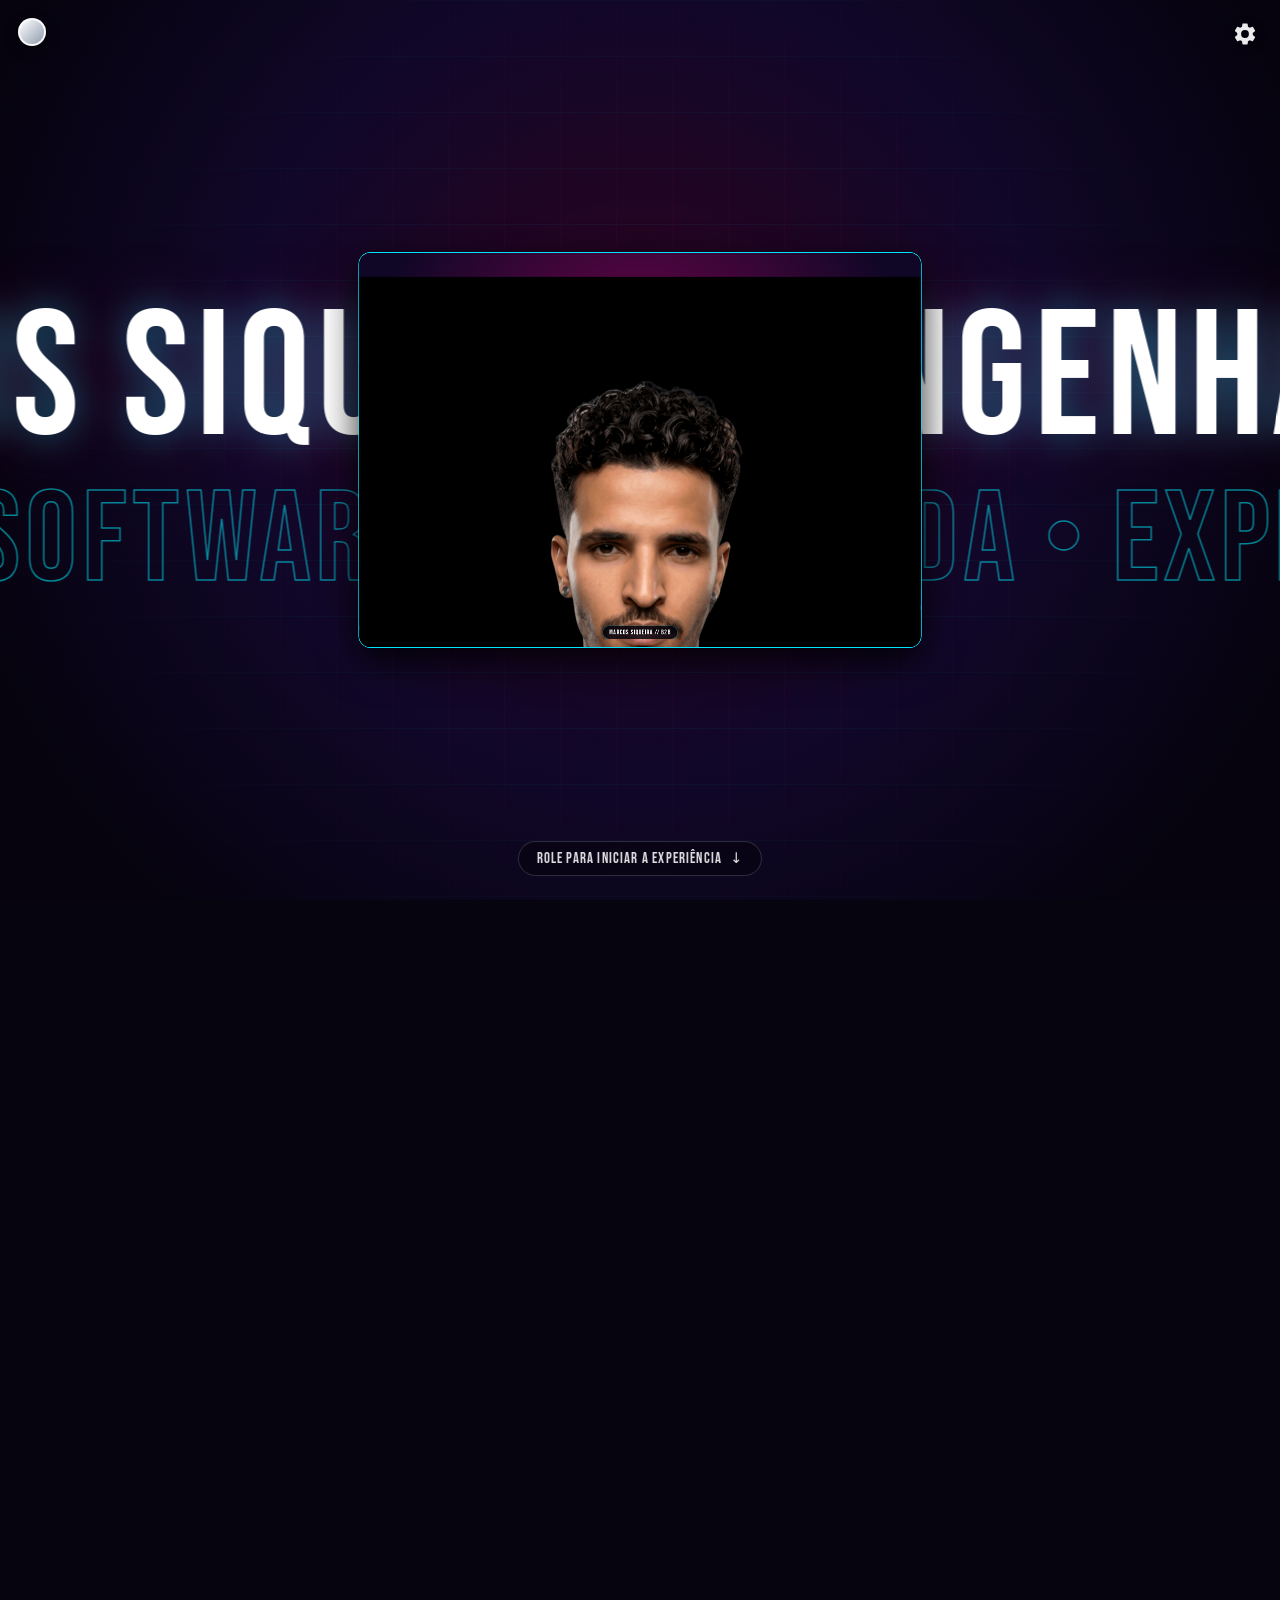
==== index.html @ 015250bf "auto: update from Antigravity chat (2026-11-27 13:13:50)" ====
<!DOCTYPE html>
<html lang="pt-BR" data-ranger-theme="silver">

<head>
  <meta charset="utf-8" />
  <meta name="viewport" content="width=device-width, initial-scale=1, minimum-scale=1, maximum-scale=5" />
  <title>Marcos Siqueira — Engenharia JS, Web Design 3D, Automações IA &amp; Tráfego B2B</title>
  <meta name="description"
    content="Vitrine B2B Interativa de Marcos Siqueira: Criação de Softwares em JavaScript, Web Design 3D, Automações com IA no WhatsApp e Gestão de Tráfego Pago." />
  <link rel="icon" type="image/png" href="assets/icons/ms-favicon.png?v=14" />
  <link rel="shortcut icon" type="image/png" href="assets/icons/ms-favicon.png?v=14" />
  <link rel="apple-touch-icon" href="assets/icons/ms-favicon.png?v=14" />
  <link rel="stylesheet" href="css/b2b-studio.css?v=72" />
  <script defer src="js/three-vendor.min.js?v=72"></script>
  <script defer src="js/liquid-motion.js?v=72"></script>
</head>

<body>
  <!-- 1. Loading Overlay -->
  <div class="liquid-loader" aria-live="polite">
    <div class="liquid-loader-inner">
      <div class="liquid-loader-title">MARCOS SIQUEIRA<span class="dot-accent">.</span></div>
      <div class="liquid-loader-bar-track" id="loader-progressbar" role="progressbar" aria-valuemin="0"
        aria-valuemax="100" aria-valuenow="0">
        <div class="liquid-loader-bar-fill" id="loader-bar-fill"></div>
      </div>
      <div class="liquid-loader-meta">
        <span class="liquid-loader-status" id="loader-status-text">Inicializando Palco 3D...</span>
        <span class="liquid-loader-percent" id="loader-percent">0%</span>
      </div>
    </div>
  </div>

  <!-- 2. Top-Left: Single Selected Color Circle + Popover Menu of Other Colors -->
  <aside class="color-circle-widget" id="color-circle-widget" aria-label="Trocar Cor do Tema">
    <button type="button" class="color-circle-trigger" id="color-circle-trigger" aria-expanded="false"
      aria-controls="color-circles-menu" title="Trocar cor"></button>
    <div class="color-circles-menu" id="color-circles-menu" hidden>
      <button type="button" class="color-circle-option is-current-color" data-ranger-select="silver"
        style="--ball-color:linear-gradient(135deg,#FFFFFF,#8E9BAE)" aria-label="Prata"></button>
      <button type="button" class="color-circle-option" data-ranger-select="red"
        style="--ball-color:#FF1E27" aria-label="Vermelho"></button>
      <button type="button" class="color-circle-option" data-ranger-select="blue"
        style="--ball-color:#0088FF" aria-label="Azul"></button>
      <button type="button" class="color-circle-option" data-ranger-select="green"
        style="--ball-color:#00E676" aria-label="Verde"></button>
      <button type="button" class="color-circle-option" data-ranger-select="yellow"
        style="--ball-color:#FFD000" aria-label="Amarelo"></button>
      <button type="button" class="color-circle-option" data-ranger-select="pink"
        style="--ball-color:#FF2A85" aria-label="Rosa"></button>
      <button type="button" class="color-circle-option" data-ranger-select="black"
        style="--ball-color:#11130E" aria-label="Preto"></button>
    </div>
  </aside>

  <!-- 3. Top-Right: Flat White Gear Icon (Fraco / Normal / Forte) -->
  <aside class="quality-gear-widget" id="quality-gear-widget" aria-label="Qualidade Gráfica">
    <button type="button" class="quality-gear-btn" id="quality-gear-btn" aria-expanded="false"
      aria-controls="quality-gear-panel" title="Qualidade">
      <svg class="quality-gear-svg" viewBox="0 0 24 24" width="26" height="26" fill="#FFFFFF" aria-hidden="true">
        <path d="M19.14 12.94c.04-.31.06-.63.06-.94 0-.31-.02-.63-.06-.94l2.03-1.58a.49.49 0 0 0 .12-.61l-1.92-3.32a.49.49 0 0 0-.59-.22l-2.39.96c-.5-.38-1.03-.7-1.62-.94l-.36-2.54a.484.484 0 0 0-.48-.41h-3.84c-.24 0-.43.17-.47.41l-.36 2.54c-.59.24-1.13.57-1.62.94l-2.39-.96a.49.49 0 0 0-.59.22L2.74 8.87c-.12.21-.08.47.12.61l2.03 1.58c-.04.31-.06.63-.06.94s.02.63.06.94l-2.03 1.58a.49.49 0 0 0-.12.61l1.92 3.32c.12.22.37.29.59.22l2.39-.96c.5.38 1.03.7 1.62.94l.36 2.54c.05.24.24.41.48.41h3.84c.24 0 .44-.17.47-.41l.36-2.54c.59-.24 1.13-.56 1.62-.94l2.39.96c.22.08.47 0 .59-.22l1.92-3.32c.12-.22.07-.47-.12-.61l-2.01-1.58zM12 15.6A3.6 3.6 0 1 1 12 8.4a3.6 3.6 0 0 1 0 7.2z"/>
      </svg>
    </button>
    <div class="quality-gear-panel" id="quality-gear-panel" hidden>
      <div class="quality-options-row" role="radiogroup" aria-label="Qualidade do Site">
        <button type="button" class="quality-option-btn" data-quality-tier="low" role="radio" aria-checked="false">Fraco</button>
        <button type="button" class="quality-option-btn" data-quality-tier="medium" role="radio" aria-checked="false">Normal</button>
        <button type="button" class="quality-option-btn" data-quality-tier="high" role="radio" aria-checked="false">Forte</button>
      </div>
    </div>
  </aside>

  <!-- =====================================================================
       MASTER SCROLLYTELLING STAGE (CENA 1 -> CENA 2)
  ====================================================================== -->
  <main class="scrollytelling-master-track" id="scrollytelling-track">
    <div class="scrollytelling-sticky-stage" id="scrollytelling-stage">

      <!-- Layer 0: Deep Ambient Stage Backdrop (Stays when framed photo fades out) -->
      <div class="stage-ambient-bg" aria-hidden="true">
        <div class="stage-ambient-grid"></div>
      </div>

      <!-- =================================================================
           CENA 1 (Camada de Trás, z-index: 10): Letreiro HTML Horizontal
           passando da DIREITA para a ESQUERDA ATRÁS da moldura pequena!
      ================================================================== -->
      <div class="scene1-behind-marquee" id="scene1-behind-marquee" aria-hidden="true">
        <div class="marquee-track-line" id="marquee-line-primary">
          MARCOS SIQUEIRA <span class="marquee-accent">•</span> ENGENHARIA JS <span class="marquee-accent">•</span> WEB DESIGN 3D <span class="marquee-accent">•</span> AUTOMAÇÕES IA <span class="marquee-accent">•</span> TRÁFEGO PAGO B2B
        </div>
        <div class="marquee-track-line marquee-track-line--outline" id="marquee-line-secondary">
          SOFTWARES SOB MEDIDA • EXPERIÊNCIAS AWWWARDS • ATENDIMENTO IA 24H • ESCALA COMERCIAL
        </div>
      </div>

      <!-- =================================================================
           CENA 1 (Camada da Frente, z-index: 20): Moldura Lando Norris
           Encolhe no scroll, troca para a foto no centro e some suavemente no fim do letreiro!
      ================================================================== -->
      <div class="hero-frame-card" id="hero-frame-card">
        <div data-gl="head" class="gl-canvas" aria-hidden="true"></div>
        <div class="gl-wrap" aria-hidden="true">
          <canvas class="gl"></canvas>
        </div>

        <!-- Foto em destaque que aparece suavemente quando a moldura fecha no centro -->
        <div class="framed-portrait-photo" id="framed-portrait-photo" aria-hidden="true">
          <img src="assets/gl/textures/head/webp/user-diffuse.png" alt="Marcos Siqueira" class="framed-photo-img" />
          <span class="framed-photo-badge">MARCOS SIQUEIRA // B2B</span>
        </div>
      </div>

      <div class="hero-scroll-cue" id="hero-scroll-cue" aria-hidden="true">
        <span>ROLE PARA INICIAR A EXPERIÊNCIA</span>
        <span>↓</span>
      </div>

      <!-- =================================================================
           CENA 2 (z-index: 30): Letreiro HTML se escrevendo acima +
           Setas Vetoriais Animadas + 4 Janelas Abrindo com o Trabalho!
      ================================================================== -->
      <section class="scene2-stage-layer" id="scene2-stage-layer" aria-label="Vitrine de Trabalhos e Contato">

        <!-- Letreiro em HTML que vai se escrevendo acima no scroll -->
        <header class="scene2-top-header">
          <span class="scene2-eyebrow">ENGENHARIA DIGITAL &amp; PROSPECÇÃO B2B</span>
          <h1 class="scene2-typewriter-heading">
            <span id="scene2-typewriter-text" data-full-text="SOLUÇÕES QUE AUTOMATIZAM E ESCALAM SUA EMPRESA"></span><span class="scene2-caret" aria-hidden="true"></span>
          </h1>
        </header>

        <!-- Setas Vetoriais Animadas que saem do topo e abrem as 4 janelas -->
        <svg class="scene2-arrows-svg" viewBox="0 0 1000 600" preserveAspectRatio="none" aria-hidden="true">
          <defs>
            <marker id="scene2ArrowHead" markerWidth="8" markerHeight="8" refX="6" refY="4" orient="auto">
              <path d="M0,0 L8,4 L0,8 Z" fill="#00F0FF" />
            </marker>
          </defs>
          <!-- Seta 1 -> Janela Superior Esquerda -->
          <path class="scene2-arrow-path" id="arrow-path-0" pathLength="1"
            d="M 460 88 C 360 95, 290 120, 260 158" marker-end="url(#scene2ArrowHead)" />
          <!-- Seta 2 -> Janela Superior Direita -->
          <path class="scene2-arrow-path" id="arrow-path-1" pathLength="1"
            d="M 540 88 C 640 95, 710 120, 740 158" marker-end="url(#scene2ArrowHead)" />
          <!-- Seta 3 -> Janela Inferior Esquerda -->
          <path class="scene2-arrow-path" id="arrow-path-2" pathLength="1"
            d="M 480 94 C 440 210, 340 295, 260 355" marker-end="url(#scene2ArrowHead)" />
          <!-- Seta 4 -> Janela Inferior Direita -->
          <path class="scene2-arrow-path" id="arrow-path-3" pathLength="1"
            d="M 520 94 C 560 210, 660 295, 740 355" marker-end="url(#scene2ArrowHead)" />
        </svg>

        <!-- 4 Janelas que se abrem mostrando o trabalho -->
        <div class="scene2-windows-grid">

          <!-- Janela 01 -->
          <article class="work-window" id="work-window-0" data-ranger-preview="blue">
            <div class="window-titlebar">
              <div class="window-dots"><span></span><span></span><span></span></div>
              <span class="window-code">01 // SOFTWARES_JS.APP</span>
              <span class="window-badge">SaaS · ERPs · IA</span>
            </div>
            <div class="window-body">
              <div>
                <h3>Criação de Softwares &amp; Sistemas JS</h3>
                <p>Painéis financeiros, CRMs sob medida e sistemas que leem notas fiscais e PDFs sozinhos com IA em menos de 1 segundo.</p>
              </div>
              <div class="window-preview-strip">
                <span>Leitura IA de Nota Fiscal.pdf</span>
                <strong>✓ Extraído em 0,7s</strong>
              </div>
              <button type="button" class="window-wa-btn" data-wa-direct="Olá Marcos Siqueira! Vi sua vitrine interativa e quero conversar sobre um *Software / Sistema em JS* para minha empresa.">
                <span>Orçar Sistema no WhatsApp</span>
                <span aria-hidden="true">↗</span>
              </button>
            </div>
          </article>

          <!-- Janela 02 -->
          <article class="work-window" id="work-window-1" data-ranger-preview="red">
            <div class="window-titlebar">
              <div class="window-dots"><span></span><span></span><span></span></div>
              <span class="window-code">02 // WEB_DESIGN_3D.GL</span>
              <span class="window-badge">Padrão Awwwards</span>
            </div>
            <div class="window-body">
              <div>
                <h3>Web Design 3D &amp; Landing Pages B2B</h3>
                <p>Páginas interativas de alto impacto (como esta animação) otimizadas para qualquer celular ou PC, feitas para converter decisores.</p>
              </div>
              <div class="window-preview-strip">
                <span>Performance WebGL Adaptativa</span>
                <strong>60–120Hz Fluido</strong>
              </div>
              <button type="button" class="window-wa-btn" data-wa-direct="Olá Marcos Siqueira! Vi sua vitrine interativa e quero criar um *Site 3D / Landing Page de Alta Conversão* para minha empresa.">
                <span>Orçar Site no WhatsApp</span>
                <span aria-hidden="true">↗</span>
              </button>
            </div>
          </article>

          <!-- Janela 03 -->
          <article class="work-window" id="work-window-2" data-ranger-preview="green">
            <div class="window-titlebar">
              <div class="window-dots"><span></span><span></span><span></span></div>
              <span class="window-code">03 // AUTOMACAO_IA.N8N</span>
              <span class="window-badge">WhatsApp 24/7</span>
            </div>
            <div class="window-body">
              <div>
                <h3>Automações com IA &amp; SDR no WhatsApp</h3>
                <p>Robôs inteligentes que atendem seus leads em 2 segundos, tiram dúvidas, agendam reuniões e atualizam seu CRM automaticamente.</p>
              </div>
              <div class="window-preview-strip">
                <span>Agente SDR IA no WhatsApp</span>
                <strong>✓ Reunião Agendada (1,2s)</strong>
              </div>
              <button type="button" class="window-wa-btn" data-wa-direct="Olá Marcos Siqueira! Vi sua vitrine interativa e quero implantar *Automações com IA no WhatsApp* na minha operação.">
                <span>Orçar Automação no WhatsApp</span>
                <span aria-hidden="true">↗</span>
              </button>
            </div>
          </article>

          <!-- Janela 04 -->
          <article class="work-window" id="work-window-3" data-ranger-preview="yellow">
            <div class="window-titlebar">
              <div class="window-dots"><span></span><span></span><span></span></div>
              <span class="window-code">04 // TRAFEGO_B2B.ADS</span>
              <span class="window-badge">Meta &amp; Google Ads</span>
            </div>
            <div class="window-body">
              <div>
                <h3>Gestão de Tráfego Pago &amp; Escala B2B</h3>
                <p>Anúncios estratégicos com rastreamento avançado levando clientes qualificados todos os dias direto para o seu funil automatizado.</p>
              </div>
              <div class="window-preview-strip">
                <span>Tráfego + Site Rápido + IA 24h</span>
                <strong>+60% Leads Qualificados</strong>
              </div>
              <button type="button" class="window-wa-btn" data-wa-direct="Olá Marcos Siqueira! Vi sua vitrine interativa e quero escalar minhas vendas com *Gestão de Tráfego Pago B2B*.">
                <span>Orçar Tráfego no WhatsApp</span>
                <span aria-hidden="true">↗</span>
              </button>
            </div>
          </article>

        </div>

        <!-- Botão Principal Direto para o WhatsApp -->
        <div class="scene2-bottom-bar" id="scene2-bottom-bar">
          <a href="#whatsapp" class="btn-wa-primary" data-wa-direct="Olá Marcos Siqueira! Vi sua apresentação interativa e quero conversar sobre um projeto para minha empresa.">
            <span class="live-pulse-dot" aria-hidden="true"></span>
            <span>Falar com Marcos no WhatsApp Agora</span>
            <span aria-hidden="true">↗</span>
          </a>
        </div>

      </section>

    </div>
  </main>
</body>

</html>
---- css/b2b-studio.css ----
@import url("https://fonts.googleapis.com/css2?family=Bebas+Neue&family=Inter:wght@400;500;600;700&display=swap");

@font-face {
  font-family: "Mona Sans Variable";
  src: url("../assets/fonts/MonaSans-VariableFont_wdth,wght.woff2") format("woff2");
  font-weight: 200 900;
  font-style: normal;
  font-display: swap;
}

:root {
  --font-display: "Bebas Neue", system-ui, sans-serif;
  --font-sans: "Mona Sans Variable", "Inter", system-ui, -apple-system, sans-serif;

  --bg-obsidian: #06040E;
  --bg-card: rgba(16, 11, 32, 0.86);
  --bg-card-hover: rgba(24, 17, 46, 0.94);

  --accent: #00F0FF;
  --accent-magenta: #FF007A;
  --wa-emerald: #00F59B;

  --text-primary: #F8FAFC;
  --text-secondary: #C4B5FD;
  --text-muted: #8B7AA8;

  --border-hairline: rgba(255, 255, 255, 0.12);
  --ease-out: cubic-bezier(0.22, 1, 0.36, 1);
}

*,
*::before,
*::after {
  box-sizing: border-box;
  margin: 0;
  padding: 0;
}

html {
  background: var(--bg-obsidian);
  color: var(--text-primary);
  font-family: var(--font-sans);
  -webkit-font-smoothing: antialiased;
}

body {
  width: 100%;
  min-height: 100vh;
  background: var(--bg-obsidian);
  color: var(--text-primary);
  overflow-x: hidden;
}

.dot-accent,
.text-accent {
  color: var(--accent);
}

/* =========================================================================
   1. Loading Screen
   ========================================================================= */
.liquid-loader {
  position: fixed;
  inset: 0;
  z-index: 200;
  display: flex;
  align-items: center;
  justify-content: center;
  padding: 1.5rem;
  background: radial-gradient(circle at 50% 40%, #140B2E 0%, #06040E 75%);
  transition: opacity 0.5s var(--ease-out), visibility 0.5s var(--ease-out);
}

.liquid-loader.is-loaded {
  opacity: 0;
  visibility: hidden;
  pointer-events: none;
}

.liquid-loader-inner {
  width: min(360px, 100%);
  display: flex;
  flex-direction: column;
  align-items: center;
  gap: 0.85rem;
}

.liquid-loader-title {
  font-family: var(--font-display);
  font-size: clamp(2.4rem, 5vw, 3.8rem);
  letter-spacing: 0.06em;
  line-height: 1;
  color: #FFFFFF;
}

.liquid-loader-bar-track {
  width: 100%;
  height: 6px;
  border-radius: 999px;
  background: rgba(255, 255, 255, 0.08);
  overflow: hidden;
}

.liquid-loader-bar-fill {
  width: 0%;
  height: 100%;
  border-radius: 999px;
  background: linear-gradient(90deg, var(--accent), var(--wa-emerald));
  box-shadow: 0 0 14px var(--accent);
  transition: width 0.25s var(--ease-out);
}

.liquid-loader-meta {
  width: 100%;
  display: flex;
  justify-content: space-between;
  align-items: center;
  font-size: 0.72rem;
  letter-spacing: 0.1em;
  text-transform: uppercase;
  color: var(--text-muted);
}

.liquid-loader-percent {
  font-family: var(--font-display);
  font-size: 1.1rem;
  color: var(--accent);
}

/* =========================================================================
   2. Minimal Corner Controls (Left: Single Color Circle | Right: White Gear)
   ========================================================================= */
.color-circle-widget {
  position: fixed;
  top: 1.1rem;
  left: 1.15rem;
  z-index: 120;
  display: flex;
  flex-direction: column;
  align-items: center;
  gap: 0.55rem;
}

.color-circle-trigger {
  width: 28px;
  height: 28px;
  border-radius: 50%;
  background: var(--active-circle-bg, linear-gradient(135deg, #FFFFFF, #8E9BAE));
  border: 2px solid rgba(255, 255, 255, 0.92);
  box-shadow: 0 4px 12px rgba(0, 0, 0, 0.6);
  cursor: pointer;
  transition: transform 0.22s var(--ease-out);
}

.color-circle-trigger:hover,
.color-circle-trigger[aria-expanded="true"] {
  transform: scale(1.14);
}

.color-circles-menu {
  display: flex;
  flex-direction: column;
  align-items: center;
  gap: 0.5rem;
}

.color-circles-menu[hidden] {
  display: none !important;
}

.color-circle-option {
  width: 25px;
  height: 25px;
  border-radius: 50%;
  background: var(--ball-color);
  border: 2px solid rgba(255, 255, 255, 0.78);
  box-shadow: 0 3px 10px rgba(0, 0, 0, 0.55);
  cursor: pointer;
  transition: transform 0.18s var(--ease-out);
}

.color-circle-option:hover {
  transform: scale(1.18);
  border-color: #FFFFFF;
}

.color-circle-option.is-current-color {
  display: none !important;
}

.quality-gear-widget {
  position: fixed;
  top: 1.1rem;
  right: 1.15rem;
  z-index: 120;
  display: flex;
  flex-direction: column;
  align-items: flex-end;
}

.quality-gear-btn {
  display: inline-flex;
  align-items: center;
  justify-content: center;
  padding: 0.2rem;
  background: transparent;
  border: none;
  color: #FFFFFF;
  cursor: pointer;
  opacity: 0.92;
  transition: transform 0.35s var(--ease-out), opacity 0.2s ease;
}

.quality-gear-btn:hover,
.quality-gear-btn[aria-expanded="true"] {
  opacity: 1;
  transform: rotate(90deg) scale(1.08);
}

.quality-gear-svg {
  width: 26px;
  height: 26px;
  fill: #FFFFFF;
  filter: drop-shadow(0 2px 6px rgba(0, 0, 0, 0.65));
}

.quality-gear-panel {
  margin-top: 0.5rem;
  padding: 0.45rem;
  border-radius: 12px;
  background: rgba(10, 6, 24, 0.94);
  backdrop-filter: blur(12px);
  -webkit-backdrop-filter: blur(12px);
  border: 1px solid rgba(255, 255, 255, 0.15);
  box-shadow: 0 14px 32px rgba(0, 0, 0, 0.75);
}

.quality-gear-panel[hidden] {
  display: none !important;
}

.quality-options-row {
  display: grid;
  grid-template-columns: repeat(3, 1fr);
  gap: 0.35rem;
}

.quality-option-btn {
  padding: 0.4rem 0.7rem;
  border-radius: 8px;
  background: rgba(255, 255, 255, 0.06);
  border: 1px solid rgba(255, 255, 255, 0.12);
  color: rgba(255, 255, 255, 0.82);
  font-family: var(--font-display);
  font-size: 0.95rem;
  letter-spacing: 0.05em;
  text-transform: uppercase;
  cursor: pointer;
  transition: all 0.18s ease;
}

.quality-option-btn:hover {
  background: rgba(255, 255, 255, 0.15);
  color: #FFFFFF;
}

.quality-option-btn.is-active {
  background: #FFFFFF;
  border-color: #FFFFFF;
  color: #06040E;
  font-weight: 700;
}

/* =========================================================================
   3. Master Scrollytelling Track (Cena 1 + Cena 2 inside 1 Sticky Viewport)
   ========================================================================= */
.scrollytelling-master-track {
  position: relative;
  width: 100%;
  height: 460vh;
}

.scrollytelling-sticky-stage {
  position: sticky;
  top: 0;
  width: 100%;
  height: 100vh;
  height: 100dvh;
  overflow: hidden;
  display: flex;
  align-items: center;
  justify-content: center;
}

/* Deep Ambient Stage Background (Remains visible when the framed photo fades out!) */
.stage-ambient-bg {
  position: absolute;
  inset: 0;
  z-index: 1;
  background:
    radial-gradient(circle at 50% 42%, rgba(255, 0, 122, 0.16) 0%, rgba(18, 8, 44, 0.92) 48%, #06030F 85%);
  overflow: hidden;
}

.stage-ambient-grid {
  position: absolute;
  inset: 0;
  background-image:
    linear-gradient(rgba(0, 240, 255, 0.05) 1px, transparent 1px),
    linear-gradient(90deg, rgba(255, 0, 122, 0.05) 1px, transparent 1px);
  background-size: 56px 56px;
  mask-image: radial-gradient(circle at 50% 50%, black 30%, transparent 85%);
  -webkit-mask-image: radial-gradient(circle at 50% 50%, black 30%, transparent 85%);
}

/* =========================================================================
   4. CENA 1: Horizontal HTML Marquee Passing BEHIND the Small Frame (z-index: 10)
   ========================================================================= */
.scene1-behind-marquee {
  position: absolute;
  inset: 0;
  z-index: 10;
  display: flex;
  flex-direction: column;
  justify-content: center;
  pointer-events: none;
  opacity: 0;
  will-change: opacity;
}

.marquee-track-line {
  white-space: nowrap;
  font-family: var(--font-display);
  font-size: clamp(4.8rem, 14vw, 13.5rem);
  line-height: 0.92;
  letter-spacing: 0.04em;
  text-transform: uppercase;
  color: #FFFFFF;
  text-shadow:
    0 0 36px rgba(0, 240, 255, 0.35),
    0 0 70px rgba(255, 0, 122, 0.25);
  will-change: transform;
  transform: translate3d(100vw, 0, 0);
}

.marquee-track-line--outline {
  color: transparent;
  -webkit-text-stroke: 1.5px rgba(0, 240, 255, 0.55);
  text-shadow: none;
  font-size: clamp(3.4rem, 10vw, 9.5rem);
  margin-top: 0.15em;
}

.marquee-accent {
  color: var(--accent);
  -webkit-text-stroke: 0;
}

/* =========================================================================
   5. CENA 1: Lando Norris Shrinkable Frame Card (z-index: 20 — IN FRONT of Marquee)
   ========================================================================= */
.hero-frame-card {
  position: relative;
  z-index: 20;
  width: 100%;
  height: 100%;
  overflow: hidden;
  background: #080414;
  border: 0px solid var(--accent);
  border-radius: 0px;
  box-shadow: 0 30px 90px rgba(0, 0, 0, 0.85);
  transform-origin: center center;
  will-change: transform, opacity, border-radius;
}

.gl-canvas,
.gl-wrap {
  position: absolute;
  inset: 0;
  width: 100%;
  height: 100%;
}

canvas.gl {
  display: block;
  width: 100%;
  height: 100%;
}

/* Photo Layer inside the Lando Norris Frame (Crossfades in as the frame shrinks!) */
.framed-portrait-photo {
  position: absolute;
  inset: 0;
  z-index: 5;
  opacity: 0;
  pointer-events: none;
  background:
    radial-gradient(circle at 50% 35%, rgba(255, 0, 122, 0.42) 0%, rgba(16, 7, 38, 0.96) 72%),
    linear-gradient(180deg, #160832 0%, #080316 100%);
  display: flex;
  align-items: flex-end;
  justify-content: center;
  overflow: hidden;
  will-change: opacity, transform;
}

.framed-portrait-photo::before {
  content: "";
  position: absolute;
  width: 72%;
  aspect-ratio: 1 / 1;
  top: 14%;
  left: 50%;
  transform: translateX(-50%);
  border-radius: 50%;
  background: linear-gradient(180deg, #FF007A 0%, #7B1FA2 65%, transparent 100%);
  filter: blur(2px);
  opacity: 0.85;
}

.framed-photo-img {
  position: relative;
  z-index: 2;
  width: 100%;
  height: 94%;
  object-fit: cover;
  object-position: center top;
  filter: contrast(1.08) saturate(1.1);
}

.framed-photo-badge {
  position: absolute;
  bottom: 1.1rem;
  left: 50%;
  transform: translateX(-50%);
  z-index: 4;
  padding: 0.32rem 0.9rem;
  border-radius: 999px;
  background: rgba(6, 4, 14, 0.85);
  border: 1px solid rgba(0, 240, 255, 0.45);
  font-family: var(--font-display);
  font-size: 0.95rem;
  letter-spacing: 0.08em;
  color: #FFFFFF;
  white-space: nowrap;
}

/* Minimal Scroll Prompt at scrollY = 0 */
.hero-scroll-cue {
  position: absolute;
  bottom: 1.5rem;
  left: 50%;
  transform: translateX(-50%);
  z-index: 25;
  display: inline-flex;
  align-items: center;
  gap: 0.5rem;
  padding: 0.48rem 1.1rem;
  border-radius: 999px;
  background: rgba(8, 5, 20, 0.78);
  backdrop-filter: blur(10px);
  -webkit-backdrop-filter: blur(10px);
  border: 1px solid rgba(255, 255, 255, 0.16);
  font-family: var(--font-display);
  font-size: 0.92rem;
  letter-spacing: 0.08em;
  color: rgba(255, 255, 255, 0.88);
  pointer-events: none;
  transition: opacity 0.3s ease, transform 0.3s ease;
}

.hero-scroll-cue.is-hidden {
  opacity: 0;
  transform: translate(-50%, 10px);
}

/* =========================================================================
   6. CENA 2: Top HTML Typewriter + Animated SVG Arrows + Opening Work Windows
   ========================================================================= */
.scene2-stage-layer {
  position: absolute;
  inset: 0;
  z-index: 30;
  pointer-events: none;
  display: flex;
  flex-direction: column;
  justify-content: space-between;
  padding: clamp(3.4rem, 5.5vh, 4.8rem) clamp(1rem, 3.5vw, 3.5rem) clamp(1.1rem, 2.5vh, 2rem);
  opacity: 0;
  will-change: opacity;
}

.scene2-stage-layer.is-interactive {
  pointer-events: auto;
}

/* Top Typewriter Banner */
.scene2-top-header {
  position: relative;
  z-index: 35;
  text-align: center;
  max-width: 860px;
  margin: 0 auto;
}

.scene2-eyebrow {
  display: inline-block;
  font-size: 0.7rem;
  font-weight: 700;
  letter-spacing: 0.16em;
  text-transform: uppercase;
  color: var(--accent);
  padding: 0.22rem 0.75rem;
  border-radius: 999px;
  background: rgba(0, 240, 255, 0.1);
  border: 1px solid rgba(0, 240, 255, 0.32);
  margin-bottom: 0.45rem;
}

.scene2-typewriter-heading {
  font-family: var(--font-display);
  font-size: clamp(1.85rem, 3.8vw, 3.2rem);
  font-weight: 400;
  line-height: 1.02;
  letter-spacing: 0.04em;
  color: #FFFFFF;
  min-height: 1.1em;
}

.scene2-caret {
  display: inline-block;
  width: 3px;
  height: 0.85em;
  background: var(--accent);
  margin-left: 4px;
  vertical-align: -0.08em;
  box-shadow: 0 0 10px var(--accent);
  animation: caretBlink 0.9s infinite;
}

@keyframes caretBlink {
  0%, 100% { opacity: 1; }
  50% { opacity: 0; }
}

/* Animated Vector Arrows SVG Connecting Header to the 4 Work Windows */
.scene2-arrows-svg {
  position: absolute;
  inset: 0;
  width: 100%;
  height: 100%;
  z-index: 31;
  pointer-events: none;
}

.scene2-arrow-path {
  fill: none;
  stroke: var(--accent);
  stroke-width: 2;
  stroke-linecap: round;
  filter: drop-shadow(0 0 8px rgba(0, 240, 255, 0.55));
  stroke-dasharray: 1;
  stroke-dashoffset: 1;
}

.scene2-arrow-head {
  fill: var(--accent);
  opacity: 0;
  transition: opacity 0.2s ease;
}

/* 4 Work Windows Grid */
.scene2-windows-grid {
  position: relative;
  z-index: 35;
  width: min(1160px, 100%);
  margin: auto;
  display: grid;
  grid-template-columns: repeat(2, minmax(0, 1fr));
  gap: clamp(0.65rem, 1.5vw, 1.15rem);
}

.work-window {
  border-radius: 16px;
  background: rgba(13, 9, 28, 0.88);
  backdrop-filter: blur(16px);
  -webkit-backdrop-filter: blur(16px);
  border: 1px solid rgba(0, 240, 255, 0.28);
  box-shadow:
    0 18px 45px rgba(0, 0, 0, 0.72),
    inset 0 1px 0 rgba(255, 255, 255, 0.14);
  overflow: hidden;
  display: flex;
  flex-direction: column;
  transform-origin: top center;
  will-change: transform, opacity;
  opacity: 0;
  transform: translate3d(0, 18px, 0) scaleY(0.15) scaleX(0.92);
  transition: border-color 0.25s ease, box-shadow 0.25s ease;
}

.work-window:hover {
  border-color: var(--accent);
  box-shadow:
    0 22px 52px rgba(0, 0, 0, 0.85),
    0 0 22px rgba(0, 240, 255, 0.2);
}

.window-titlebar {
  display: flex;
  align-items: center;
  justify-content: space-between;
  gap: 0.5rem;
  padding: 0.5rem 0.85rem;
  background: rgba(255, 255, 255, 0.04);
  border-bottom: 1px solid rgba(255, 255, 255, 0.08);
}

.window-dots {
  display: flex;
  align-items: center;
  gap: 5px;
}

.window-dots span {
  width: 8px;
  height: 8px;
  border-radius: 50%;
}

.window-dots span:nth-child(1) { background: #FF2E93; }
.window-dots span:nth-child(2) { background: #FFD000; }
.window-dots span:nth-child(3) { background: #00F59B; }

.window-code {
  font-family: var(--font-display);
  font-size: 0.82rem;
  letter-spacing: 0.08em;
  color: rgba(255, 255, 255, 0.75);
}

.window-badge {
  font-size: 0.62rem;
  font-weight: 700;
  text-transform: uppercase;
  letter-spacing: 0.06em;
  padding: 0.12rem 0.48rem;
  border-radius: 999px;
  background: rgba(0, 240, 255, 0.14);
  color: var(--accent);
}

.window-body {
  padding: clamp(0.75rem, 1.5vw, 1.15rem);
  display: flex;
  flex-direction: column;
  justify-content: space-between;
  gap: 0.6rem;
  flex: 1;
}

.window-body h3 {
  font-family: var(--font-display);
  font-size: clamp(1.2rem, 1.8vw, 1.5rem);
  font-weight: 400;
  letter-spacing: 0.03em;
  color: #FFFFFF;
  line-height: 1.05;
}

.window-body p {
  font-size: clamp(0.74rem, 0.95vw, 0.84rem);
  line-height: 1.42;
  color: var(--text-secondary);
}

.window-preview-strip {
  padding: 0.48rem 0.68rem;
  border-radius: 9px;
  background: rgba(5, 3, 14, 0.68);
  border: 1px solid rgba(255, 255, 255, 0.07);
  display: flex;
  align-items: center;
  justify-content: space-between;
  gap: 0.5rem;
  font-size: 0.72rem;
  color: rgba(255, 255, 255, 0.85);
}

.window-preview-strip strong {
  color: var(--wa-emerald);
  font-weight: 700;
}

.window-wa-btn {
  align-self: flex-start;
  display: inline-flex;
  align-items: center;
  gap: 0.4rem;
  padding: 0.38rem 0.82rem;
  border-radius: 999px;
  background: rgba(0, 245, 155, 0.14);
  border: 1px solid rgba(0, 245, 155, 0.4);
  color: var(--wa-emerald);
  font-family: var(--font-display);
  font-size: 0.84rem;
  letter-spacing: 0.06em;
  text-transform: uppercase;
  cursor: pointer;
  transition: all 0.2s ease;
}

.window-wa-btn:hover {
  background: var(--wa-emerald);
  color: #040810;
  border-color: #FFFFFF;
}

/* Scene 2 Bottom Direct WhatsApp Bar */
.scene2-bottom-bar {
  position: relative;
  z-index: 35;
  display: flex;
  align-items: center;
  justify-content: center;
  gap: 0.85rem;
  opacity: 0;
  transform: translate3d(0, 14px, 0);
  will-change: transform, opacity;
}

.btn-wa-primary {
  display: inline-flex;
  align-items: center;
  justify-content: center;
  gap: 0.55rem;
  padding: 0.68rem 1.45rem;
  border-radius: 999px;
  background: linear-gradient(135deg, #00F59B 0%, #00E5FF 100%);
  color: #040810;
  font-family: var(--font-display);
  font-size: 1.06rem;
  font-weight: 700;
  letter-spacing: 0.06em;
  text-transform: uppercase;
  text-decoration: none;
  border: 1px solid rgba(255, 255, 255, 0.55);
  box-shadow: 0 10px 28px rgba(0, 245, 155, 0.35);
  cursor: pointer;
  transition: transform 0.2s var(--ease-out), box-shadow 0.2s ease;
}

.btn-wa-primary:hover {
  transform: translateY(-2px) scale(1.02);
  box-shadow: 0 14px 36px rgba(0, 245, 155, 0.5);
}

.live-pulse-dot {
  width: 8px;
  height: 8px;
  border-radius: 50%;
  background: #040810;
  box-shadow: 0 0 0 3px rgba(4, 8, 16, 0.22);
  flex-shrink: 0;
}

/* =========================================================================
   7. Responsive Rules for Mobile & Tablet (Cena 1 & Cena 2 fit 100% cleanly!)
   ========================================================================= */
@media (max-width: 768px) {
  .color-circle-widget {
    top: 0.75rem;
    left: 0.75rem;
  }

  .quality-gear-widget {
    top: 0.75rem;
    right: 0.75rem;
  }

  .scene2-stage-layer {
    padding: 2.9rem 0.65rem 0.75rem;
  }

  .scene2-eyebrow {
    font-size: 0.6rem;
    padding: 0.16rem 0.55rem;
    margin-bottom: 0.25rem;
  }

  .scene2-typewriter-heading {
    font-size: clamp(1.35rem, 5.5vw, 1.85rem);
  }

  .scene2-windows-grid {
    grid-template-columns: repeat(2, minmax(0, 1fr));
    gap: 0.45rem;
  }

  .window-titlebar {
    padding: 0.34rem 0.55rem;
  }

  .window-dots span {
    width: 6px;
    height: 6px;
  }

  .window-code {
    font-size: 0.68rem;
  }

  .window-badge {
    display: none;
  }

  .window-body {
    padding: 0.55rem;
    gap: 0.35rem;
  }

  .window-body h3 {
    font-size: 1.02rem;
  }

  .window-body p {
    font-size: 0.68rem;
    line-height: 1.3;
    display: -webkit-box;
    -webkit-line-clamp: 3;
    -webkit-box-orient: vertical;
    overflow: hidden;
  }

  .window-preview-strip {
    padding: 0.3rem 0.45rem;
    font-size: 0.62rem;
  }

  .window-wa-btn {
    width: 100%;
    justify-content: center;
    padding: 0.32rem 0.5rem;
    font-size: 0.74rem;
  }

  .btn-wa-primary {
    width: 100%;
    padding: 0.56rem 1rem;
    font-size: 0.95rem;
  }
}

html[data-quality-tier="low"] .work-window,
html[data-quality-tier="low"] .quality-gear-panel {
  backdrop-filter: blur(6px) !important;
  -webkit-backdrop-filter: blur(6px) !important;
  background: rgba(12, 8, 26, 0.94) !important;
}
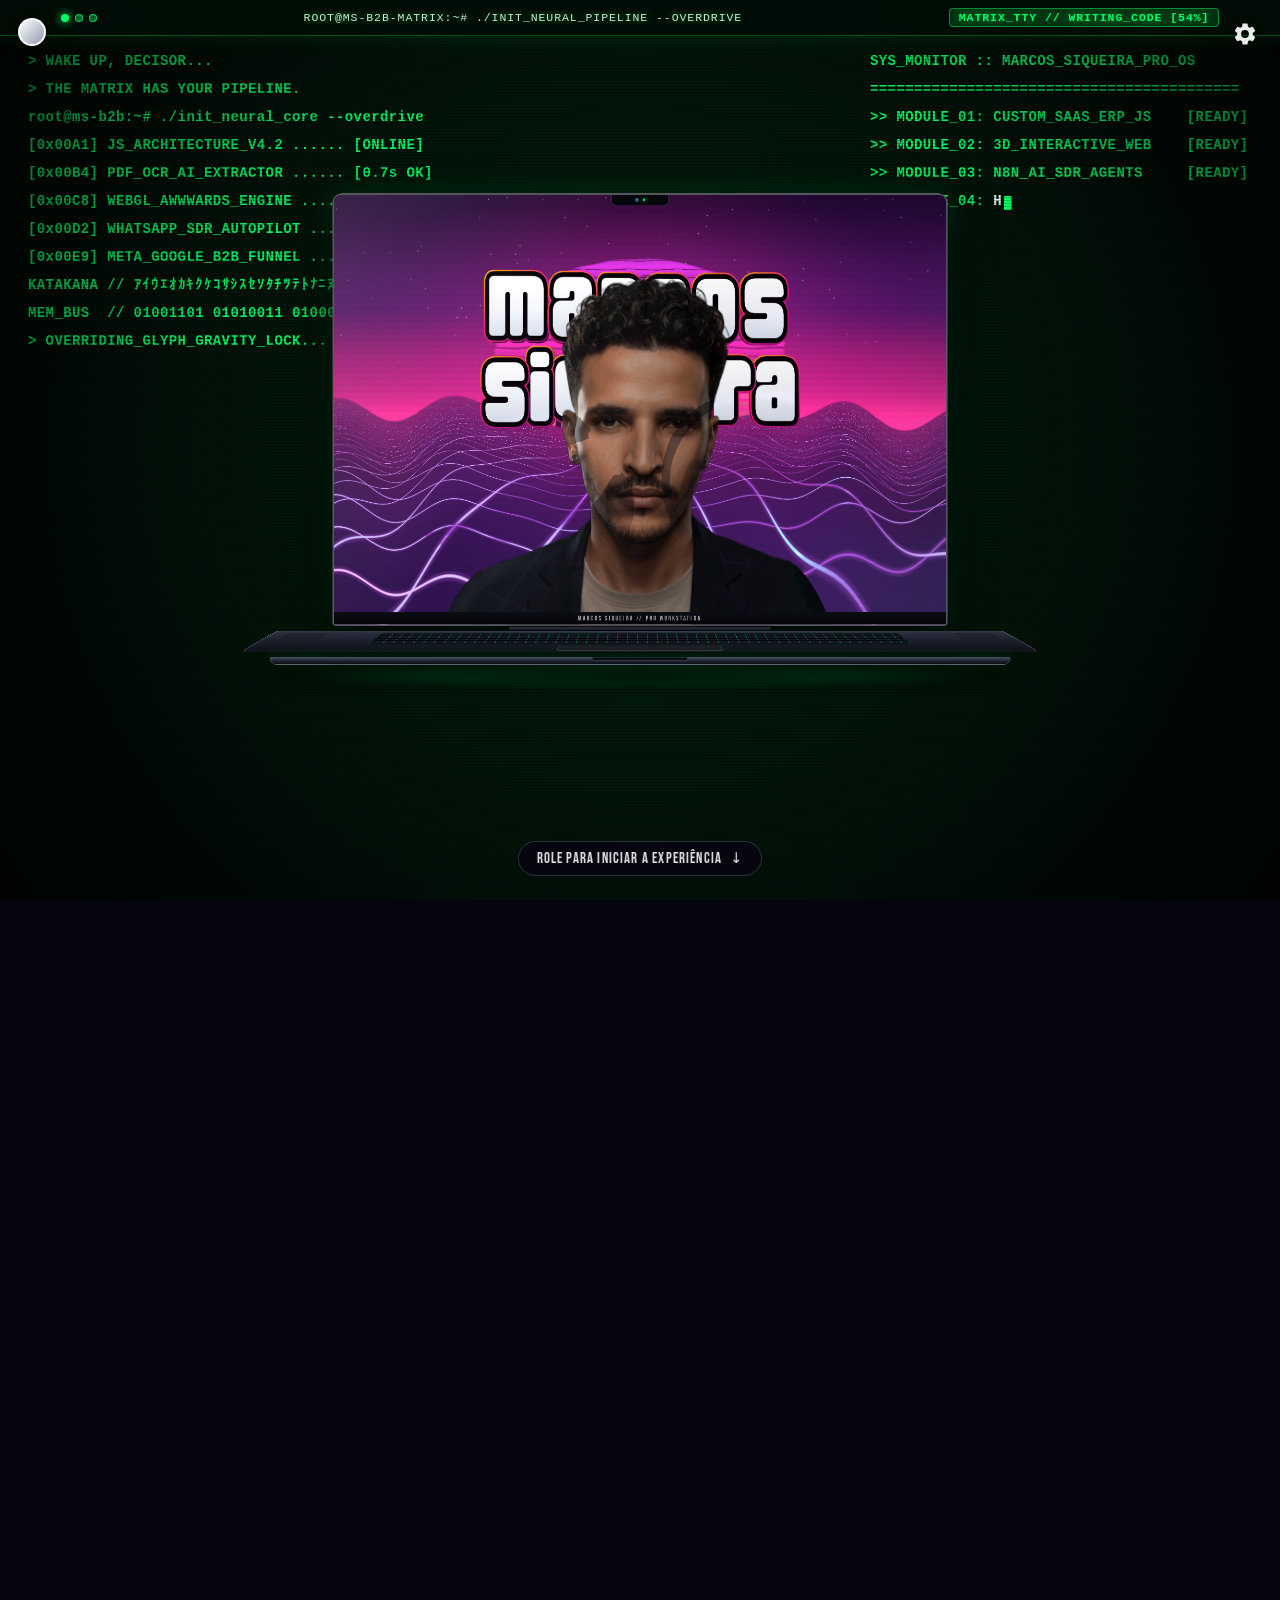
==== commit 9b53f322: "auto: update from Antigravity chat (2026-11-27 13:30:08)" ====
--- a/index.html
+++ b/index.html
@@ -10,9 +10,9 @@
   <link rel="icon" type="image/png" href="assets/icons/ms-favicon.png?v=14" />
   <link rel="shortcut icon" type="image/png" href="assets/icons/ms-favicon.png?v=14" />
   <link rel="apple-touch-icon" href="assets/icons/ms-favicon.png?v=14" />
-  <link rel="stylesheet" href="css/b2b-studio.css?v=72" />
-  <script defer src="js/three-vendor.min.js?v=72"></script>
-  <script defer src="js/liquid-motion.js?v=72"></script>
+  <link rel="stylesheet" href="css/b2b-studio.css?v=73" />
+  <script defer src="js/three-vendor.min.js?v=73"></script>
+  <script defer src="js/liquid-motion.js?v=73"></script>
 </head>
 
 <body>
@@ -82,32 +82,69 @@
       </div>
 
       <!-- =================================================================
-           CENA 1 (Camada de Trás, z-index: 10): Letreiro HTML Horizontal
-           passando da DIREITA para a ESQUERDA ATRÁS da moldura pequena!
+           CENA 1 (Camada de Trás, z-index: 10): Terminal Matrix no Fundo
+           Escreve código/comandos numa pegada Matrix até as letras começarem a cair!
       ================================================================== -->
-      <div class="scene1-behind-marquee" id="scene1-behind-marquee" aria-hidden="true">
-        <div class="marquee-track-line" id="marquee-line-primary">
-          MARCOS SIQUEIRA <span class="marquee-accent">•</span> ENGENHARIA JS <span class="marquee-accent">•</span> WEB DESIGN 3D <span class="marquee-accent">•</span> AUTOMAÇÕES IA <span class="marquee-accent">•</span> TRÁFEGO PAGO B2B
-        </div>
-        <div class="marquee-track-line marquee-track-line--outline" id="marquee-line-secondary">
-          SOFTWARES SOB MEDIDA • EXPERIÊNCIAS AWWWARDS • ATENDIMENTO IA 24H • ESCALA COMERCIAL
-        </div>
+      <div class="scene1-matrix-terminal" id="scene1-matrix-terminal" aria-hidden="true">
+        <div class="matrix-terminal-topbar">
+          <div class="matrix-terminal-dots"><span></span><span></span><span></span></div>
+          <span class="matrix-terminal-title">ROOT@MS-B2B-MATRIX:~# ./INIT_NEURAL_PIPELINE --OVERDRIVE</span>
+          <span class="matrix-terminal-status" id="matrix-terminal-status">TYPING_BUFFER // 120HZ</span>
+        </div>
+        <canvas class="matrix-terminal-canvas" id="matrix-terminal-canvas"></canvas>
+        <div class="matrix-terminal-scanlines"></div>
       </div>
 
       <!-- =================================================================
-           CENA 1 (Camada da Frente, z-index: 20): Moldura Lando Norris
-           Encolhe no scroll, troca para a foto no centro e some suavemente no fim do letreiro!
+           CENA 1 (Camada da Frente, z-index: 20): Notebook Central com a
+           Primeira Cena Congelada em Imagem Estática até o Corte do Notebook!
       ================================================================== -->
-      <div class="hero-frame-card" id="hero-frame-card">
-        <div data-gl="head" class="gl-canvas" aria-hidden="true"></div>
-        <div class="gl-wrap" aria-hidden="true">
-          <canvas class="gl"></canvas>
-        </div>
-
-        <!-- Foto em destaque que aparece suavemente quando a moldura fecha no centro -->
-        <div class="framed-portrait-photo" id="framed-portrait-photo" aria-hidden="true">
-          <img src="assets/gl/textures/head/webp/user-diffuse.png" alt="Marcos Siqueira" class="framed-photo-img" />
-          <span class="framed-photo-badge">MARCOS SIQUEIRA // B2B</span>
+      <div class="notebook-rig" id="notebook-rig">
+        <div class="notebook-lid" id="notebook-lid">
+          <!-- Moldura Superior / Webcam Notch do Notebook -->
+          <div class="notebook-camera-notch" id="notebook-camera-notch" aria-hidden="true">
+            <span class="notebook-camera-lens"></span>
+            <span class="notebook-camera-led"></span>
+          </div>
+
+          <!-- Tela do Notebook (Inicia 100vw x 100dvh na Cena 1 e congela em imagem estática no scroll) -->
+          <div class="hero-frame-card" id="hero-frame-card">
+            <div data-gl="head" class="gl-canvas" aria-hidden="true"></div>
+            <div class="gl-wrap" aria-hidden="true">
+              <canvas class="gl"></canvas>
+            </div>
+
+            <!-- Imagem Estática Capturada da Primeira Cena (Fica fixa na tela do notebook até o corte!) -->
+            <canvas class="notebook-static-screen" id="notebook-static-screen" aria-hidden="true"></canvas>
+
+            <!-- Reflexo de vidro sutil da tela do Notebook -->
+            <div class="notebook-screen-glare" id="notebook-screen-glare" aria-hidden="true"></div>
+          </div>
+
+          <!-- Chin / Barra Inferior da Tampa do Notebook -->
+          <div class="notebook-lid-chin" id="notebook-lid-chin" aria-hidden="true">
+            <span>MARCOS SIQUEIRA // PRO WORKSTATION</span>
+          </div>
+        </div>
+
+        <!-- Base / Teclado em Perspectiva 3D do Notebook -->
+        <div class="notebook-base" id="notebook-base" aria-hidden="true">
+          <div class="notebook-hinge"></div>
+          <div class="notebook-deck-surface">
+            <div class="notebook-speaker notebook-speaker--left"></div>
+            <div class="notebook-keyboard-well">
+              <div class="notebook-key-row"></div>
+              <div class="notebook-key-row"></div>
+              <div class="notebook-key-row"></div>
+              <div class="notebook-key-row"></div>
+            </div>
+            <div class="notebook-speaker notebook-speaker--right"></div>
+            <div class="notebook-trackpad"></div>
+          </div>
+          <div class="notebook-front-lip">
+            <div class="notebook-thumb-notch"></div>
+          </div>
+          <div class="notebook-drop-shadow"></div>
         </div>
       </div>
 
--- a/css/b2b-studio.css
+++ b/css/b2b-studio.css
@@ -314,63 +314,179 @@
 }
 
 /* =========================================================================
-   4. CENA 1: Horizontal HTML Marquee Passing BEHIND the Small Frame (z-index: 10)
+   4. CENA 1 (Fundo, z-index: 10): Matrix Terminal & Falling Digital Rain
    ========================================================================= */
-.scene1-behind-marquee {
+.scene1-matrix-terminal {
   position: absolute;
   inset: 0;
   z-index: 10;
-  display: flex;
-  flex-direction: column;
-  justify-content: center;
   pointer-events: none;
   opacity: 0;
+  overflow: hidden;
+  background:
+    radial-gradient(circle at 50% 48%, rgba(0, 42, 18, 0.78) 0%, rgba(2, 12, 6, 0.96) 76%),
+    #020804;
   will-change: opacity;
 }
 
-.marquee-track-line {
+.matrix-terminal-topbar {
+  position: absolute;
+  top: 0;
+  left: 0;
+  right: 0;
+  height: 36px;
+  z-index: 3;
+  display: flex;
+  align-items: center;
+  justify-content: space-between;
+  padding: 0 3.8rem;
+  background: rgba(1, 14, 6, 0.92);
+  border-bottom: 1px solid rgba(0, 255, 102, 0.28);
+  box-shadow: 0 4px 20px rgba(0, 255, 102, 0.08);
+  font-family: "Consolas", "Monaco", "Courier New", monospace;
+  font-size: 0.72rem;
+  letter-spacing: 0.08em;
+  color: #00FF66;
+}
+
+.matrix-terminal-dots {
+  display: flex;
+  align-items: center;
+  gap: 6px;
+}
+
+.matrix-terminal-dots span {
+  width: 8px;
+  height: 8px;
+  border-radius: 50%;
+  background: rgba(0, 255, 102, 0.35);
+  border: 1px solid rgba(0, 255, 102, 0.75);
+}
+
+.matrix-terminal-dots span:first-child {
+  background: #00FF66;
+  box-shadow: 0 0 8px #00FF66;
+}
+
+.matrix-terminal-title {
+  color: rgba(210, 255, 225, 0.92);
+  text-shadow: 0 0 10px rgba(0, 255, 102, 0.55);
   white-space: nowrap;
-  font-family: var(--font-display);
-  font-size: clamp(4.8rem, 14vw, 13.5rem);
-  line-height: 0.92;
-  letter-spacing: 0.04em;
-  text-transform: uppercase;
-  color: #FFFFFF;
-  text-shadow:
-    0 0 36px rgba(0, 240, 255, 0.35),
-    0 0 70px rgba(255, 0, 122, 0.25);
-  will-change: transform;
-  transform: translate3d(100vw, 0, 0);
-}
-
-.marquee-track-line--outline {
-  color: transparent;
-  -webkit-text-stroke: 1.5px rgba(0, 240, 255, 0.55);
-  text-shadow: none;
-  font-size: clamp(3.4rem, 10vw, 9.5rem);
-  margin-top: 0.15em;
-}
-
-.marquee-accent {
-  color: var(--accent);
-  -webkit-text-stroke: 0;
+  overflow: hidden;
+  text-overflow: ellipsis;
+}
+
+.matrix-terminal-status {
+  padding: 0.14rem 0.55rem;
+  border-radius: 4px;
+  background: rgba(0, 255, 102, 0.14);
+  border: 1px solid rgba(0, 255, 102, 0.45);
+  color: #00FF66;
+  font-weight: 700;
+  text-shadow: 0 0 8px rgba(0, 255, 102, 0.65);
+  white-space: nowrap;
+}
+
+.matrix-terminal-canvas {
+  position: absolute;
+  top: 36px;
+  left: 0;
+  width: 100%;
+  height: calc(100% - 36px);
+  display: block;
+  z-index: 1;
+}
+
+.matrix-terminal-scanlines {
+  position: absolute;
+  inset: 0;
+  z-index: 2;
+  pointer-events: none;
+  background:
+    repeating-linear-gradient(
+      0deg,
+      rgba(0, 0, 0, 0.24) 0px,
+      rgba(0, 0, 0, 0.24) 1px,
+      transparent 1px,
+      transparent 3px
+    ),
+    radial-gradient(circle at 50% 50%, transparent 55%, rgba(0, 0, 0, 0.65) 100%);
 }
 
 /* =========================================================================
-   5. CENA 1: Lando Norris Shrinkable Frame Card (z-index: 20 — IN FRONT of Marquee)
+   5. CENA 1 (Frente, z-index: 20): 3D Pro Notebook com a Primeira Cena Estática
    ========================================================================= */
+.notebook-rig {
+  position: relative;
+  z-index: 20;
+  width: 100%;
+  height: 100%;
+  display: flex;
+  flex-direction: column;
+  align-items: center;
+  justify-content: center;
+  transform-origin: center center;
+  will-change: transform, opacity;
+}
+
+.notebook-lid {
+  position: relative;
+  width: 100%;
+  height: 100%;
+  background: #070510;
+  border: 0px solid rgba(255, 255, 255, 0.34);
+  border-radius: 0px;
+  box-shadow:
+    0 35px 95px rgba(0, 0, 0, 0.92),
+    0 0 55px rgba(0, 255, 102, 0.16);
+  overflow: hidden;
+  transition: box-shadow 0.25s ease;
+}
+
+/* Webcam Notch on Top Edge of Notebook Screen */
+.notebook-camera-notch {
+  position: absolute;
+  top: 0;
+  left: 50%;
+  transform: translateX(-50%);
+  z-index: 16;
+  width: 120px;
+  height: 22px;
+  border-radius: 0 0 11px 11px;
+  background: #05060B;
+  border: 1px solid rgba(255, 255, 255, 0.16);
+  border-top: none;
+  display: flex;
+  align-items: center;
+  justify-content: center;
+  gap: 8px;
+  opacity: 0;
+  pointer-events: none;
+}
+
+.notebook-camera-lens {
+  width: 8px;
+  height: 8px;
+  border-radius: 50%;
+  background: radial-gradient(circle at 35% 35%, #38bdf8, #070b19 70%);
+  border: 1px solid rgba(255, 255, 255, 0.25);
+}
+
+.notebook-camera-led {
+  width: 5px;
+  height: 5px;
+  border-radius: 50%;
+  background: #00FF66;
+  box-shadow: 0 0 8px #00FF66;
+}
+
 .hero-frame-card {
   position: relative;
-  z-index: 20;
+  z-index: 5;
   width: 100%;
   height: 100%;
   overflow: hidden;
   background: #080414;
-  border: 0px solid var(--accent);
-  border-radius: 0px;
-  box-shadow: 0 30px 90px rgba(0, 0, 0, 0.85);
-  transform-origin: center center;
-  will-change: transform, opacity, border-radius;
 }
 
 .gl-canvas,
@@ -387,62 +503,190 @@
   height: 100%;
 }
 
-/* Photo Layer inside the Lando Norris Frame (Crossfades in as the frame shrinks!) */
-.framed-portrait-photo {
+/* Static Snapshot Canvas of the First Scene inside the Notebook */
+.notebook-static-screen {
   position: absolute;
   inset: 0;
-  z-index: 5;
+  z-index: 6;
+  width: 100%;
+  height: 100%;
+  display: block;
   opacity: 0;
   pointer-events: none;
-  background:
-    radial-gradient(circle at 50% 35%, rgba(255, 0, 122, 0.42) 0%, rgba(16, 7, 38, 0.96) 72%),
-    linear-gradient(180deg, #160832 0%, #080316 100%);
-  display: flex;
-  align-items: flex-end;
+}
+
+/* Glossy Laptop Display Reflection */
+.notebook-screen-glare {
+  position: absolute;
+  inset: 0;
+  z-index: 9;
+  pointer-events: none;
+  opacity: 0;
+  background: linear-gradient(
+    116deg,
+    rgba(255, 255, 255, 0.12) 0%,
+    rgba(255, 255, 255, 0.03) 28%,
+    transparent 36%,
+    transparent 74%,
+    rgba(0, 255, 102, 0.06) 100%
+  );
+}
+
+/* Bottom Bezel Chin of Notebook Screen */
+.notebook-lid-chin {
+  position: absolute;
+  bottom: 0;
+  left: 0;
+  right: 0;
+  height: 26px;
+  z-index: 16;
+  background: linear-gradient(180deg, #0b0d14 0%, #05060b 100%);
+  border-top: 1px solid rgba(255, 255, 255, 0.14);
+  display: flex;
+  align-items: center;
   justify-content: center;
-  overflow: hidden;
-  will-change: opacity, transform;
-}
-
-.framed-portrait-photo::before {
-  content: "";
-  position: absolute;
-  width: 72%;
-  aspect-ratio: 1 / 1;
-  top: 14%;
+  font-family: var(--font-display);
+  font-size: 0.8rem;
+  letter-spacing: 0.24em;
+  color: rgba(255, 255, 255, 0.65);
+  opacity: 0;
+  pointer-events: none;
+}
+
+/* Lower Aluminum Base / Keyboard Deck of the Notebook */
+.notebook-base {
+  position: absolute;
+  top: 100%;
   left: 50%;
   transform: translateX(-50%);
-  border-radius: 50%;
-  background: linear-gradient(180deg, #FF007A 0%, #7B1FA2 65%, transparent 100%);
-  filter: blur(2px);
-  opacity: 0.85;
-}
-
-.framed-photo-img {
+  width: 118%;
+  z-index: 18;
+  display: flex;
+  flex-direction: column;
+  align-items: center;
+  pointer-events: none;
+  opacity: 0;
+}
+
+.notebook-hinge {
+  width: 36%;
+  height: 10px;
+  background: linear-gradient(180deg, #040507 0%, #2a2f3d 52%, #0a0c12 100%);
+  border-radius: 0 0 4px 4px;
+  box-shadow: 0 3px 8px rgba(0, 0, 0, 0.85);
+}
+
+.notebook-deck-surface {
+  position: relative;
+  width: 100%;
+  height: 82px;
+  background: linear-gradient(180deg, #2d3242 0%, #191c26 58%, #0e1017 100%);
+  border-top: 1px solid rgba(255, 255, 255, 0.34);
+  border-left: 2px solid rgba(255, 255, 255, 0.22);
+  border-right: 2px solid rgba(255, 255, 255, 0.22);
+  border-radius: 8px 8px 16px 16px;
+  transform: perspective(750px) rotateX(60deg);
+  transform-origin: top center;
+  display: flex;
+  flex-direction: column;
+  align-items: center;
+  justify-content: space-between;
+  padding: 8px 8% 6px;
+  box-shadow: inset 0 2px 10px rgba(255, 255, 255, 0.1);
+}
+
+.notebook-speaker {
+  position: absolute;
+  top: 10px;
+  bottom: 24px;
+  width: 5%;
+  background-image: radial-gradient(rgba(0, 0, 0, 0.75) 1px, transparent 1px);
+  background-size: 4px 4px;
+  opacity: 0.65;
+}
+
+.notebook-speaker--left {
+  left: 2.2%;
+}
+
+.notebook-speaker--right {
+  right: 2.2%;
+}
+
+.notebook-keyboard-well {
+  width: 84%;
+  height: 44px;
+  background: #06070c;
+  border-radius: 5px;
+  border: 1px solid rgba(255, 255, 255, 0.14);
+  padding: 4px 6px;
+  display: flex;
+  flex-direction: column;
+  justify-content: space-between;
+  box-shadow:
+    inset 0 0 14px rgba(0, 255, 102, 0.18),
+    0 1px 0 rgba(255, 255, 255, 0.12);
+}
+
+.notebook-key-row {
+  width: 100%;
+  height: 6px;
+  border-radius: 2px;
+  background: repeating-linear-gradient(
+    90deg,
+    #151823 0px,
+    #151823 18px,
+    rgba(0, 255, 102, 0.42) 18px,
+    rgba(0, 255, 102, 0.42) 20px
+  );
+}
+
+.notebook-trackpad {
+  width: 25%;
+  height: 16px;
+  border-radius: 4px;
+  background: rgba(255, 255, 255, 0.04);
+  border: 1px solid rgba(255, 255, 255, 0.2);
+}
+
+.notebook-front-lip {
   position: relative;
   z-index: 2;
-  width: 100%;
-  height: 94%;
-  object-fit: cover;
-  object-position: center top;
-  filter: contrast(1.08) saturate(1.1);
-}
-
-.framed-photo-badge {
-  position: absolute;
-  bottom: 1.1rem;
-  left: 50%;
-  transform: translateX(-50%);
-  z-index: 4;
-  padding: 0.32rem 0.9rem;
-  border-radius: 999px;
-  background: rgba(6, 4, 14, 0.85);
-  border: 1px solid rgba(0, 240, 255, 0.45);
-  font-family: var(--font-display);
-  font-size: 0.95rem;
-  letter-spacing: 0.08em;
-  color: #FFFFFF;
-  white-space: nowrap;
+  width: 102%;
+  height: 16px;
+  margin-top: -27px;
+  background: linear-gradient(180deg, #434960 0%, #202432 52%, #0a0c12 100%);
+  border-radius: 3px 3px 20px 20px;
+  border: 1px solid rgba(255, 255, 255, 0.28);
+  display: flex;
+  justify-content: center;
+  align-items: flex-start;
+  box-shadow:
+    0 18px 36px rgba(0, 0, 0, 0.92),
+    0 0 30px rgba(0, 255, 102, 0.16);
+}
+
+.notebook-thumb-notch {
+  width: 13%;
+  height: 7px;
+  background: #0b0d14;
+  border-radius: 0 0 9px 9px;
+  border: 1px solid rgba(255, 255, 255, 0.22);
+  border-top: none;
+}
+
+.notebook-drop-shadow {
+  width: 96%;
+  height: 34px;
+  margin-top: 6px;
+  border-radius: 50%;
+  background: radial-gradient(
+    ellipse at center,
+    rgba(0, 0, 0, 0.95) 0%,
+    rgba(0, 255, 102, 0.18) 45%,
+    transparent 78%
+  );
+  filter: blur(10px);
 }
 
 /* Minimal Scroll Prompt at scrollY = 0 */
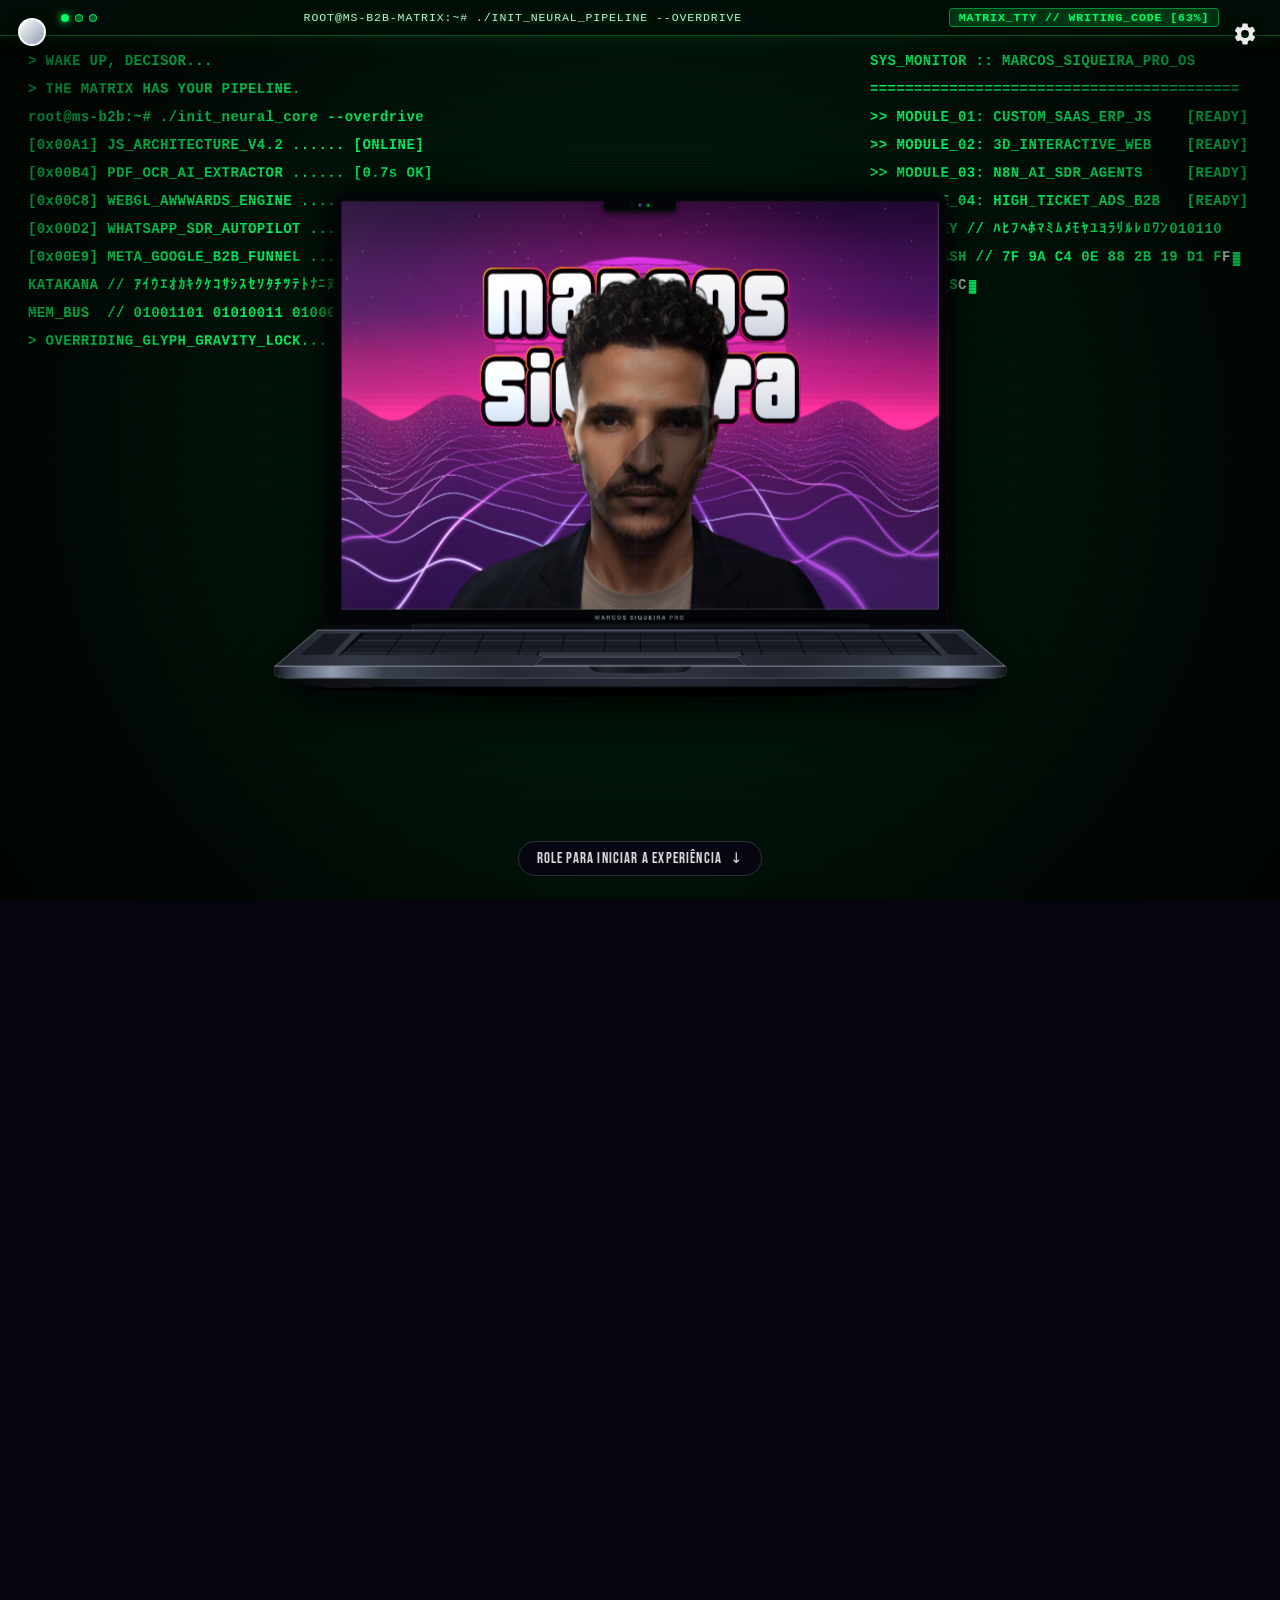
==== commit a37ea59c: "Notebook MacBook Pro 16 realista em SVG + transicao de TV desligando (CRT power-off)" ====
--- a/index.html
+++ b/index.html
@@ -10,9 +10,9 @@
   <link rel="icon" type="image/png" href="assets/icons/ms-favicon.png?v=14" />
   <link rel="shortcut icon" type="image/png" href="assets/icons/ms-favicon.png?v=14" />
   <link rel="apple-touch-icon" href="assets/icons/ms-favicon.png?v=14" />
-  <link rel="stylesheet" href="css/b2b-studio.css?v=73" />
-  <script defer src="js/three-vendor.min.js?v=73"></script>
-  <script defer src="js/liquid-motion.js?v=73"></script>
+  <link rel="stylesheet" href="css/b2b-studio.css?v=74" />
+  <script defer src="js/three-vendor.min.js?v=74"></script>
+  <script defer src="js/liquid-motion.js?v=74"></script>
 </head>
 
 <body>
@@ -96,13 +96,17 @@
       </div>
 
       <!-- =================================================================
-           CENA 1 (Camada da Frente, z-index: 20): Notebook Central com a
-           Primeira Cena Congelada em Imagem Estática até o Corte do Notebook!
+           CENA 1 (Camada da Frente, z-index: 20): MacBook Pro 16" Realista
+           com a Primeira Cena Estática até o Efeito de TV Desligando!
       ================================================================== -->
       <div class="notebook-rig" id="notebook-rig">
         <div class="notebook-lid" id="notebook-lid">
-          <!-- Moldura Superior / Webcam Notch do Notebook -->
+          <!-- Moldura de Vidro Black Piano + Aro de Alumínio Usinado CNC -->
+          <div class="notebook-glass-bezel" id="notebook-glass-bezel" aria-hidden="true"></div>
+
+          <!-- Webcam Notch Realista estilo MacBook Pro 16" -->
           <div class="notebook-camera-notch" id="notebook-camera-notch" aria-hidden="true">
+            <span class="notebook-camera-sensor"></span>
             <span class="notebook-camera-lens"></span>
             <span class="notebook-camera-led"></span>
           </div>
@@ -114,38 +118,155 @@
               <canvas class="gl"></canvas>
             </div>
 
-            <!-- Imagem Estática Capturada da Primeira Cena (Fica fixa na tela do notebook até o corte!) -->
+            <!-- Imagem Estática Capturada da Primeira Cena (Fica fixa na tela do notebook até desligar!) -->
             <canvas class="notebook-static-screen" id="notebook-static-screen" aria-hidden="true"></canvas>
 
-            <!-- Reflexo de vidro sutil da tela do Notebook -->
+            <!-- Reflexo antirreflexo de vidro sutil da tela do MacBook Pro -->
             <div class="notebook-screen-glare" id="notebook-screen-glare" aria-hidden="true"></div>
           </div>
 
-          <!-- Chin / Barra Inferior da Tampa do Notebook -->
+          <!-- Chin Inferior de Vidro com Gravação Metálica -->
           <div class="notebook-lid-chin" id="notebook-lid-chin" aria-hidden="true">
-            <span>MARCOS SIQUEIRA // PRO WORKSTATION</span>
+            <span>MARCOS SIQUEIRA PRO</span>
           </div>
         </div>
 
-        <!-- Base / Teclado em Perspectiva 3D do Notebook -->
+        <!-- Base Unibody em Alumínio Space-Black / Titanium (SVG Vetorial Fotorealista) -->
         <div class="notebook-base" id="notebook-base" aria-hidden="true">
-          <div class="notebook-hinge"></div>
-          <div class="notebook-deck-surface">
-            <div class="notebook-speaker notebook-speaker--left"></div>
-            <div class="notebook-keyboard-well">
-              <div class="notebook-key-row"></div>
-              <div class="notebook-key-row"></div>
-              <div class="notebook-key-row"></div>
-              <div class="notebook-key-row"></div>
-            </div>
-            <div class="notebook-speaker notebook-speaker--right"></div>
-            <div class="notebook-trackpad"></div>
-          </div>
-          <div class="notebook-front-lip">
-            <div class="notebook-thumb-notch"></div>
-          </div>
-          <div class="notebook-drop-shadow"></div>
+          <svg class="notebook-base-svg" viewBox="0 0 1200 124" fill="none" xmlns="http://www.w3.org/2000/svg">
+            <defs>
+              <!-- Gradiente de Alumínio Anodizado do Top Case em Perspectiva -->
+              <linearGradient id="mbpDeckGrad" x1="0" y1="10" x2="1200" y2="66" gradientUnits="userSpaceOnUse">
+                <stop offset="0%" stop-color="#1D2028" />
+                <stop offset="12%" stop-color="#353A47" />
+                <stop offset="28%" stop-color="#232730" />
+                <stop offset="50%" stop-color="#2E3340" />
+                <stop offset="72%" stop-color="#22262F" />
+                <stop offset="88%" stop-color="#373C4A" />
+                <stop offset="100%" stop-color="#1B1E26" />
+              </linearGradient>
+              <!-- Gradiente Metálico Cilíndrico da Borda Frontal Usinada CNC -->
+              <linearGradient id="mbpFrontLipGrad" x1="14" y1="74" x2="1186" y2="74" gradientUnits="userSpaceOnUse">
+                <stop offset="0%" stop-color="#111318" />
+                <stop offset="3.5%" stop-color="#586073" />
+                <stop offset="8%" stop-color="#949EB4" />
+                <stop offset="15%" stop-color="#3A404E" />
+                <stop offset="32%" stop-color="#262A34" />
+                <stop offset="50%" stop-color="#323744" />
+                <stop offset="68%" stop-color="#262A34" />
+                <stop offset="85%" stop-color="#3A404E" />
+                <stop offset="92%" stop-color="#949EB4" />
+                <stop offset="96.5%" stop-color="#586073" />
+                <stop offset="100%" stop-color="#111318" />
+              </linearGradient>
+              <!-- Gradiente da Tampa Inferior (Bottom Case) -->
+              <linearGradient id="mbpBottomCaseGrad" x1="40" y1="88" x2="1160" y2="104" gradientUnits="userSpaceOnUse">
+                <stop offset="0%" stop-color="#090A0E" />
+                <stop offset="20%" stop-color="#1B1E26" />
+                <stop offset="50%" stop-color="#252934" />
+                <stop offset="80%" stop-color="#1B1E26" />
+                <stop offset="100%" stop-color="#090A0E" />
+              </linearGradient>
+              <!-- Gradiente do Entalhe Central de Abertura (Thumb Notch) -->
+              <linearGradient id="mbpNotchGrad" x1="520" y1="68" x2="680" y2="68" gradientUnits="userSpaceOnUse">
+                <stop offset="0%" stop-color="#0D0F14" />
+                <stop offset="15%" stop-color="#222630" />
+                <stop offset="50%" stop-color="#12151C" />
+                <stop offset="85%" stop-color="#222630" />
+                <stop offset="100%" stop-color="#0D0F14" />
+              </linearGradient>
+              <!-- Sombra Realista de Contato na Mesa -->
+              <radialGradient id="mbpShadowGrad" cx="50%" cy="50%" r="50%">
+                <stop offset="0%" stop-color="#000000" stop-opacity="0.95" />
+                <stop offset="55%" stop-color="#000000" stop-opacity="0.65" />
+                <stop offset="82%" stop-color="#001A0B" stop-opacity="0.25" />
+                <stop offset="100%" stop-color="#000000" stop-opacity="0" />
+              </radialGradient>
+            </defs>
+
+            <!-- 1. Sombra de Contato & Oclusão Ambiental sob o MacBook -->
+            <ellipse cx="600" cy="110" rx="585" ry="13" fill="url(#mbpShadowGrad)" />
+            <ellipse cx="600" cy="104" rx="535" ry="6" fill="rgba(0,0,0,0.88)" />
+
+            <!-- 2. Pés de Borracha Inferiores (Left & Right Feet) -->
+            <rect x="96" y="97" width="76" height="5" rx="2.5" fill="#07080B" stroke="#222630" stroke-width="0.6" />
+            <rect x="1028" y="97" width="76" height="5" rx="2.5" fill="#07080B" stroke="#222630" stroke-width="0.6" />
+
+            <!-- 3. Bottom Case Taper (Fundo chanfrado do Unibody) -->
+            <path d="M 28 86 L 1172 86 L 1132 99 C 1118 101, 1090 101, 1060 101 L 140 101 C 110 101, 82 101, 68 99 Z"
+              fill="url(#mbpBottomCaseGrad)" />
+
+            <!-- 4. Dobradiça Central Cilíndrica (Display Hinge Clutch) -->
+            <path d="M 94 2 L 1106 2 L 1114 11 L 86 11 Z" fill="#090B0F" />
+            <rect x="235" y="1" width="730" height="10" rx="2" fill="#0D0F15" stroke="#262B36" stroke-width="0.7" />
+            <line x1="235" y1="4" x2="965" y2="4" stroke="rgba(255,255,255,0.14)" stroke-width="0.8" />
+
+            <!-- 5. Superfície Superior em Perspectiva do Top Case (Alumínio Usinado) -->
+            <path d="M 84 10 L 1116 10 L 1184 68 L 16 68 Z"
+              fill="url(#mbpDeckGrad)" stroke="#7C8599" stroke-width="1.1" />
+
+            <!-- Grades de Som Laterais Microperfuradas em Perspectiva -->
+            <polygon points="94,16 138,16 106,50 56,50" fill="#13161D" opacity="0.85" />
+            <polygon points="1062,16 1106,16 1144,50 1094,50" fill="#13161D" opacity="0.85" />
+
+            <!-- 6. Berço Rebaixado do Teclado Magic Keyboard (Matte Black Well) -->
+            <polygon points="152,14 1048,14 1084,51 116,51"
+              fill="#07080C" stroke="#393F4D" stroke-width="0.9" />
+
+            <!-- Fileiras de Teclas Esculpidas em Perspectiva com Backlight Branco/Ciano Sutil -->
+            <!-- Row 1 (ESC + Function Keys + Touch ID) -->
+            <polygon points="160,16 1040,16 1044,20 156,20" fill="#13161E" stroke="rgba(210,235,255,0.22)" stroke-width="0.45" />
+            <!-- Row 2 (Numbers) -->
+            <polygon points="155,21.5 1045,21.5 1051,26.5 149,26.5" fill="#141720" stroke="rgba(210,235,255,0.25)" stroke-width="0.5" />
+            <!-- Row 3 (QWERTY) -->
+            <polygon points="148,28 1052,28 1059,33.2 141,33.2" fill="#151822" stroke="rgba(210,235,255,0.26)" stroke-width="0.5" />
+            <!-- Row 4 (ASDF) -->
+            <polygon points="140,34.7 1060,34.7 1067,40.2 133,40.2" fill="#151822" stroke="rgba(210,235,255,0.28)" stroke-width="0.5" />
+            <!-- Row 5 (ZXCV) -->
+            <polygon points="132,41.7 1068,41.7 1074,46.2 126,46.2" fill="#161923" stroke="rgba(210,235,255,0.28)" stroke-width="0.5" />
+            <!-- Row 6 (Modifiers + Barra de Espaço Centralizada) -->
+            <polygon points="125,47.2 435,47.2 433,50.2 121,50.2" fill="#161A24" stroke="rgba(210,235,255,0.26)" stroke-width="0.5" />
+            <polygon points="440,47.2 760,47.2 762,50.2 438,50.2" fill="#191D28" stroke="rgba(220,245,255,0.38)" stroke-width="0.6" />
+            <polygon points="765,47.2 1075,47.2 1079,50.2 767,50.2" fill="#161A24" stroke="rgba(210,235,255,0.26)" stroke-width="0.5" />
+
+            <!-- Divisórias Verticais das Teclas para Textura Realista de Teclado -->
+            <g stroke="#07080C" stroke-width="1.6" opacity="0.92">
+              <line x1="220" y1="16" x2="195" y2="50" />
+              <line x1="285" y1="16" x2="265" y2="50" />
+              <line x1="350" y1="16" x2="335" y2="50" />
+              <line x1="415" y1="16" x2="405" y2="50" />
+              <line x1="480" y1="16" x2="474" y2="46.5" />
+              <line x1="545" y1="16" x2="542" y2="46.5" />
+              <line x1="600" y1="16" x2="600" y2="46.5" />
+              <line x1="655" y1="16" x2="658" y2="46.5" />
+              <line x1="720" y1="16" x2="726" y2="46.5" />
+              <line x1="785" y1="16" x2="795" y2="50" />
+              <line x1="850" y1="16" x2="865" y2="50" />
+              <line x1="915" y1="16" x2="935" y2="50" />
+              <line x1="980" y1="16" x2="1005" y2="50" />
+            </g>
+
+            <!-- 7. Trackpad Force Touch em Vidro Fosco Centralizado -->
+            <polygon points="445,53.5 755,53.5 768,66 432,66"
+              fill="#1E222C" stroke="#5E6678" stroke-width="0.85" />
+
+            <!-- 8. Borda Frontal Cilíndrica em Alumínio CNC (Front Lip Profile) -->
+            <path d="M 14 68 L 1186 68 L 1186 79 C 1186 84.5, 1177 87, 1164 87 L 36 87 C 23 87, 14 84.5, 14 79 Z"
+              fill="url(#mbpFrontLipGrad)" stroke="#636C7E" stroke-width="0.7" />
+            <!-- Highlight especular na quina superior do Front Lip -->
+            <line x1="16" y1="68.6" x2="1184" y2="68.6" stroke="rgba(255,255,255,0.58)" stroke-width="1.1" />
+
+            <!-- 9. Entalhe Côncavo Central para Abrir a Tampa (CNC Thumb Scoop Notch) -->
+            <path d="M 516 68 L 684 68 L 676 76 C 672 79, 662 80, 650 80 L 550 80 C 538 80, 528 79, 524 76 Z"
+              fill="url(#mbpNotchGrad)" stroke="rgba(255,255,255,0.28)" stroke-width="0.7" />
+          </svg>
         </div>
+      </div>
+
+      <!-- Efeito CRT de TV Desligando no Corte Final do Notebook (Feixe Horizontal + Ponto de Fósforo) -->
+      <div class="notebook-tv-fx" id="notebook-tv-fx" aria-hidden="true">
+        <div class="tv-off-scanbeam" id="tv-off-scanbeam"></div>
+        <div class="tv-off-phosphor-dot" id="tv-off-phosphor-dot"></div>
       </div>
 
       <div class="hero-scroll-cue" id="hero-scroll-cue" aria-hidden="true">
--- a/css/b2b-studio.css
+++ b/css/b2b-studio.css
@@ -414,7 +414,8 @@
 }
 
 /* =========================================================================
-   5. CENA 1 (Frente, z-index: 20): 3D Pro Notebook com a Primeira Cena Estática
+   5. CENA 1 (Frente, z-index: 20): Photorealistic MacBook Pro 16" Unibody
+      + CRT TV Power-Off Transition
    ========================================================================= */
 .notebook-rig {
   position: relative;
@@ -426,58 +427,89 @@
   align-items: center;
   justify-content: center;
   transform-origin: center center;
-  will-change: transform, opacity;
+  will-change: transform, opacity, filter;
 }
 
 .notebook-lid {
   position: relative;
   width: 100%;
   height: 100%;
-  background: #070510;
-  border: 0px solid rgba(255, 255, 255, 0.34);
+  background: #040407;
   border-radius: 0px;
   box-shadow:
-    0 35px 95px rgba(0, 0, 0, 0.92),
-    0 0 55px rgba(0, 255, 102, 0.16);
+    0 45px 110px rgba(0, 0, 0, 0.94),
+    0 0 60px rgba(0, 0, 0, 0.85);
   overflow: hidden;
-  transition: box-shadow 0.25s ease;
-}
-
-/* Webcam Notch on Top Edge of Notebook Screen */
+}
+
+/* CNC Anodized Aluminum Outer Rim + Piano Black Glass Display Bezel */
+.notebook-glass-bezel {
+  position: absolute;
+  inset: 0;
+  z-index: 15;
+  pointer-events: none;
+  opacity: 0;
+  border-radius: inherit;
+  border-top: 18px solid #040508;
+  border-left: 18px solid #040508;
+  border-right: 18px solid #040508;
+  border-bottom: 32px solid #05060A;
+  box-shadow:
+    /* Outer CNC Aluminum Chamfer Rim */
+    inset 0 0 0 1px rgba(255, 255, 255, 0.14),
+    0 0 0 2px #262A34,
+    0 -1.5px 0 2px #8B94A8,
+    0 0 0 3.5px #101218,
+    /* Inner Screen Panel Hairline Edge */
+    inset 0 0 0 1px rgba(255, 255, 255, 0.08);
+}
+
+/* Realistic MacBook Pro 16" Camera Housing Notch */
 .notebook-camera-notch {
   position: absolute;
-  top: 0;
+  top: 15px;
   left: 50%;
   transform: translateX(-50%);
-  z-index: 16;
-  width: 120px;
-  height: 22px;
-  border-radius: 0 0 11px 11px;
-  background: #05060B;
-  border: 1px solid rgba(255, 255, 255, 0.16);
+  z-index: 17;
+  width: 152px;
+  height: 24px;
+  border-radius: 0 0 10px 10px;
+  background: #040508;
+  border: 1px solid rgba(255, 255, 255, 0.07);
   border-top: none;
   display: flex;
   align-items: center;
   justify-content: center;
-  gap: 8px;
-  opacity: 0;
-  pointer-events: none;
-}
-
-.notebook-camera-lens {
-  width: 8px;
-  height: 8px;
-  border-radius: 50%;
-  background: radial-gradient(circle at 35% 35%, #38bdf8, #070b19 70%);
-  border: 1px solid rgba(255, 255, 255, 0.25);
-}
-
-.notebook-camera-led {
+  gap: 10px;
+  opacity: 0;
+  pointer-events: none;
+  box-shadow: 0 4px 12px rgba(0, 0, 0, 0.75);
+}
+
+.notebook-camera-sensor {
   width: 5px;
   height: 5px;
   border-radius: 50%;
+  background: #0B0D14;
+  border: 1px solid rgba(255, 255, 255, 0.08);
+}
+
+.notebook-camera-lens {
+  width: 9px;
+  height: 9px;
+  border-radius: 50%;
+  background:
+    radial-gradient(circle at 32% 32%, #60A5FA 0%, #1E3A8A 38%, #040711 72%);
+  border: 1.5px solid #161922;
+  box-shadow: inset 0 0 2px rgba(255, 255, 255, 0.35);
+}
+
+.notebook-camera-led {
+  width: 4.5px;
+  height: 4.5px;
+  border-radius: 50%;
   background: #00FF66;
-  box-shadow: 0 0 8px #00FF66;
+  box-shadow: 0 0 7px #00FF66;
 }
 
 .hero-frame-card {
@@ -515,51 +547,54 @@
   pointer-events: none;
 }
 
-/* Glossy Laptop Display Reflection */
+/* Anti-Reflective Glass Display Sheen */
 .notebook-screen-glare {
   position: absolute;
   inset: 0;
   z-index: 9;
   pointer-events: none;
   opacity: 0;
-  background: linear-gradient(
-    116deg,
-    rgba(255, 255, 255, 0.12) 0%,
-    rgba(255, 255, 255, 0.03) 28%,
-    transparent 36%,
-    transparent 74%,
-    rgba(0, 255, 102, 0.06) 100%
-  );
-}
-
-/* Bottom Bezel Chin of Notebook Screen */
+  background:
+    linear-gradient(
+      118deg,
+      rgba(255, 255, 255, 0.085) 0%,
+      rgba(255, 255, 255, 0.025) 26%,
+      transparent 34%,
+      transparent 76%,
+      rgba(255, 255, 255, 0.03) 100%
+    );
+}
+
+/* Bottom Glass Bezel Chin with Metallic Engraved Wordmark */
 .notebook-lid-chin {
   position: absolute;
   bottom: 0;
   left: 0;
   right: 0;
-  height: 26px;
-  z-index: 16;
-  background: linear-gradient(180deg, #0b0d14 0%, #05060b 100%);
-  border-top: 1px solid rgba(255, 255, 255, 0.14);
+  height: 32px;
+  z-index: 17;
   display: flex;
   align-items: center;
   justify-content: center;
-  font-family: var(--font-display);
-  font-size: 0.8rem;
-  letter-spacing: 0.24em;
-  color: rgba(255, 255, 255, 0.65);
-  opacity: 0;
-  pointer-events: none;
-}
-
-/* Lower Aluminum Base / Keyboard Deck of the Notebook */
+  font-family: var(--font-sans);
+  font-size: 0.68rem;
+  font-weight: 600;
+  letter-spacing: 0.28em;
+  background: linear-gradient(90deg, #646D80 0%, #B4BDD0 50%, #646D80 100%);
+  -webkit-background-clip: text;
+  background-clip: text;
+  color: transparent;
+  opacity: 0;
+  pointer-events: none;
+}
+
+/* Photorealistic Vector SVG MacBook Pro 16" Unibody Base */
 .notebook-base {
   position: absolute;
-  top: 100%;
+  top: calc(100% - 2px);
   left: 50%;
   transform: translateX(-50%);
-  width: 118%;
+  width: 122%;
   z-index: 18;
   display: flex;
   flex-direction: column;
@@ -568,125 +603,64 @@
   opacity: 0;
 }
 
-.notebook-hinge {
-  width: 36%;
-  height: 10px;
-  background: linear-gradient(180deg, #040507 0%, #2a2f3d 52%, #0a0c12 100%);
-  border-radius: 0 0 4px 4px;
-  box-shadow: 0 3px 8px rgba(0, 0, 0, 0.85);
-}
-
-.notebook-deck-surface {
-  position: relative;
-  width: 100%;
-  height: 82px;
-  background: linear-gradient(180deg, #2d3242 0%, #191c26 58%, #0e1017 100%);
-  border-top: 1px solid rgba(255, 255, 255, 0.34);
-  border-left: 2px solid rgba(255, 255, 255, 0.22);
-  border-right: 2px solid rgba(255, 255, 255, 0.22);
-  border-radius: 8px 8px 16px 16px;
-  transform: perspective(750px) rotateX(60deg);
-  transform-origin: top center;
-  display: flex;
-  flex-direction: column;
-  align-items: center;
-  justify-content: space-between;
-  padding: 8px 8% 6px;
-  box-shadow: inset 0 2px 10px rgba(255, 255, 255, 0.1);
-}
-
-.notebook-speaker {
-  position: absolute;
-  top: 10px;
-  bottom: 24px;
-  width: 5%;
-  background-image: radial-gradient(rgba(0, 0, 0, 0.75) 1px, transparent 1px);
-  background-size: 4px 4px;
-  opacity: 0.65;
-}
-
-.notebook-speaker--left {
-  left: 2.2%;
-}
-
-.notebook-speaker--right {
-  right: 2.2%;
-}
-
-.notebook-keyboard-well {
-  width: 84%;
-  height: 44px;
-  background: #06070c;
-  border-radius: 5px;
-  border: 1px solid rgba(255, 255, 255, 0.14);
-  padding: 4px 6px;
-  display: flex;
-  flex-direction: column;
-  justify-content: space-between;
+.notebook-base-svg {
+  width: 100%;
+  height: auto;
+  display: block;
+  overflow: visible;
+  filter: drop-shadow(0 24px 42px rgba(0, 0, 0, 0.92));
+}
+
+/* =========================================================================
+   5B. CRT TV Power-Off Effect Overlay (Horizontal Scanbeam + Phosphor Dot)
+   ========================================================================= */
+.notebook-tv-fx {
+  position: absolute;
+  inset: 0;
+  z-index: 24;
+  display: flex;
+  align-items: center;
+  justify-content: center;
+  pointer-events: none;
+  opacity: 0;
+  visibility: hidden;
+  will-change: transform, opacity;
+}
+
+.tv-off-scanbeam {
+  position: absolute;
+  width: min(56vw, 820px);
+  height: 5px;
+  border-radius: 999px;
+  background: #FFFFFF;
   box-shadow:
-    inset 0 0 14px rgba(0, 255, 102, 0.18),
-    0 1px 0 rgba(255, 255, 255, 0.12);
-}
-
-.notebook-key-row {
-  width: 100%;
-  height: 6px;
-  border-radius: 2px;
-  background: repeating-linear-gradient(
-    90deg,
-    #151823 0px,
-    #151823 18px,
-    rgba(0, 255, 102, 0.42) 18px,
-    rgba(0, 255, 102, 0.42) 20px
-  );
-}
-
-.notebook-trackpad {
-  width: 25%;
-  height: 16px;
-  border-radius: 4px;
-  background: rgba(255, 255, 255, 0.04);
-  border: 1px solid rgba(255, 255, 255, 0.2);
-}
-
-.notebook-front-lip {
-  position: relative;
-  z-index: 2;
-  width: 102%;
-  height: 16px;
-  margin-top: -27px;
-  background: linear-gradient(180deg, #434960 0%, #202432 52%, #0a0c12 100%);
-  border-radius: 3px 3px 20px 20px;
-  border: 1px solid rgba(255, 255, 255, 0.28);
-  display: flex;
-  justify-content: center;
-  align-items: flex-start;
-  box-shadow:
-    0 18px 36px rgba(0, 0, 0, 0.92),
-    0 0 30px rgba(0, 255, 102, 0.16);
-}
-
-.notebook-thumb-notch {
-  width: 13%;
-  height: 7px;
-  background: #0b0d14;
-  border-radius: 0 0 9px 9px;
-  border: 1px solid rgba(255, 255, 255, 0.22);
-  border-top: none;
-}
-
-.notebook-drop-shadow {
-  width: 96%;
-  height: 34px;
-  margin-top: 6px;
+    0 0 12px 3px #FFFFFF,
+    0 0 28px 8px rgba(0, 240, 255, 0.92),
+    0 0 65px 16px rgba(0, 255, 102, 0.78);
+  transform: scaleX(0) scaleY(1);
+  opacity: 0;
+  will-change: transform, opacity;
+}
+
+.tv-off-phosphor-dot {
+  position: absolute;
+  width: 22px;
+  height: 22px;
   border-radius: 50%;
   background: radial-gradient(
-    ellipse at center,
-    rgba(0, 0, 0, 0.95) 0%,
-    rgba(0, 255, 102, 0.18) 45%,
-    transparent 78%
+    circle,
+    #FFFFFF 0%,
+    #E6FFF2 38%,
+    #00F0FF 68%,
+    rgba(0, 255, 102, 0) 100%
   );
-  filter: blur(10px);
+  box-shadow:
+    0 0 18px 6px #FFFFFF,
+    0 0 42px 14px rgba(0, 240, 255, 0.95),
+    0 0 85px 26px rgba(0, 255, 102, 0.85);
+  transform: scale(0);
+  opacity: 0;
+  will-change: transform, opacity;
 }
 
 /* Minimal Scroll Prompt at scrollY = 0 */
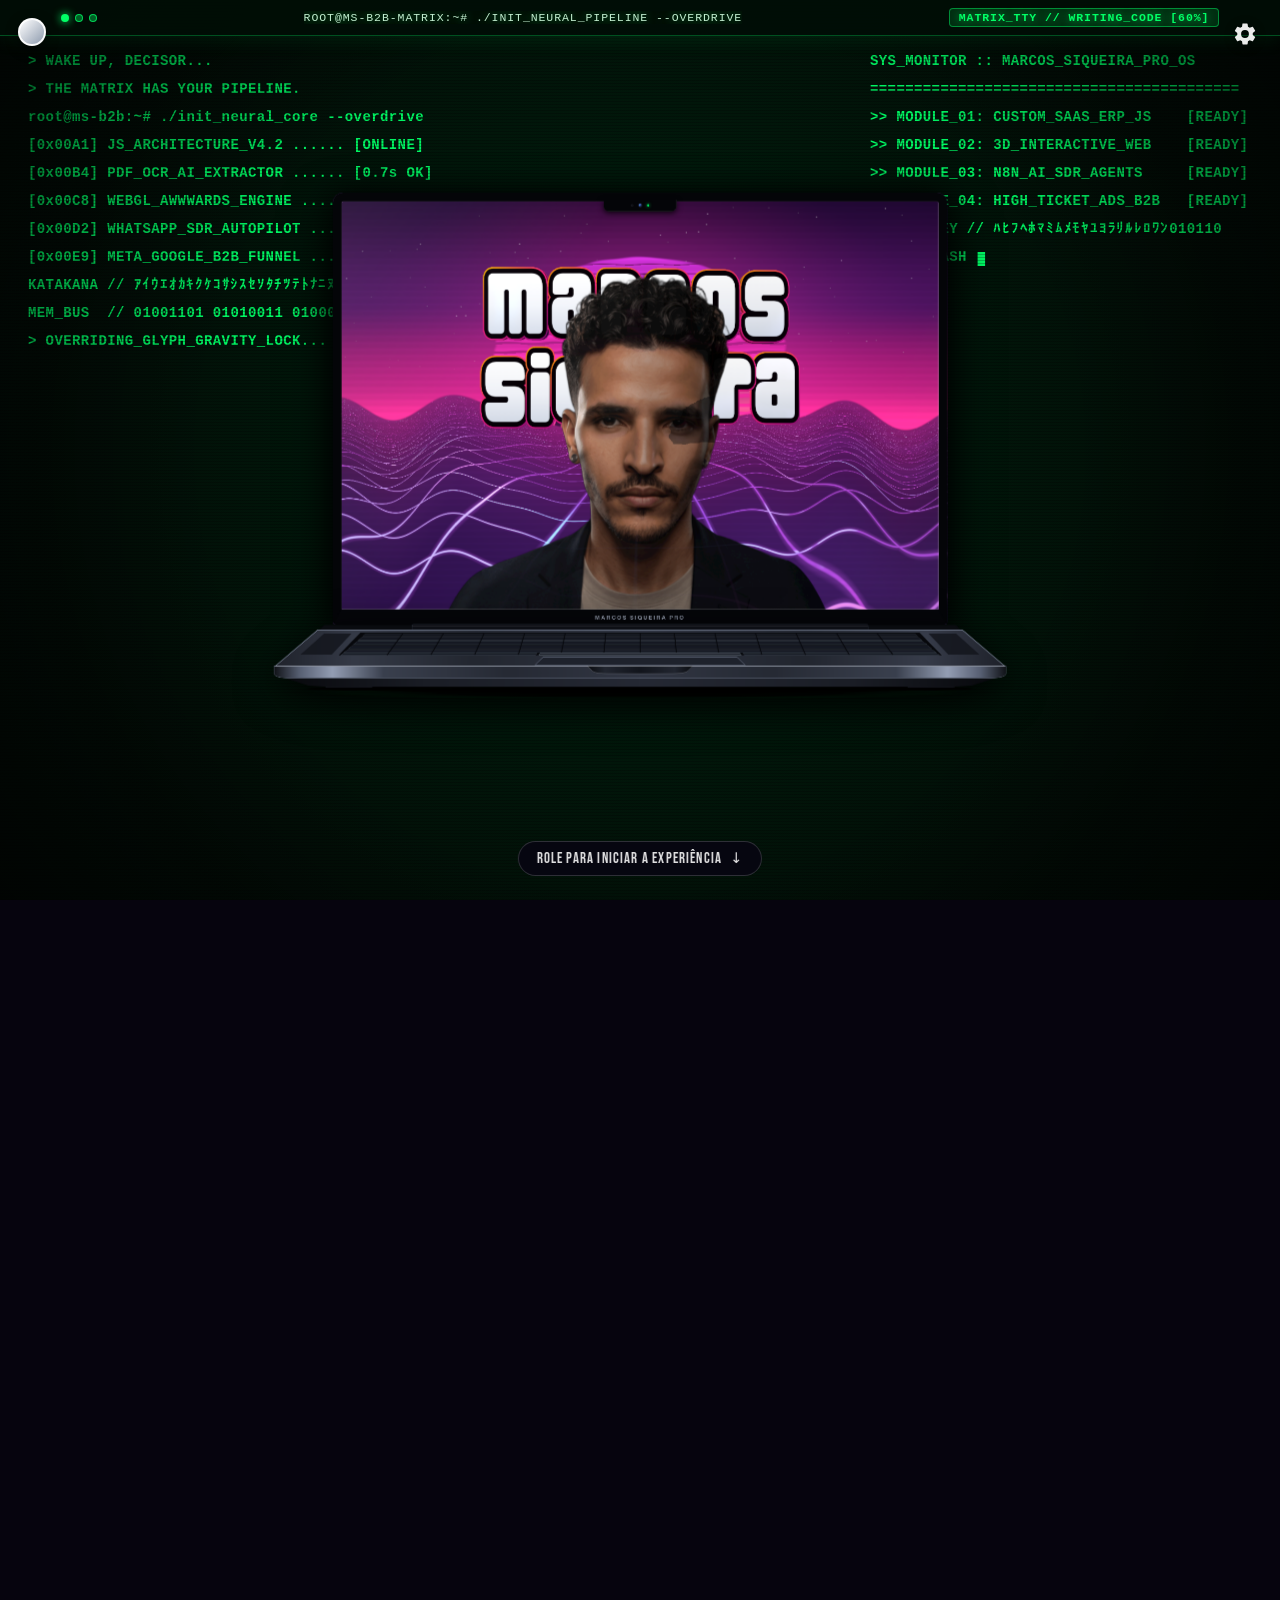
==== commit 01f54a8b: "Fundo Matrix desligando junto com o Notebook (CRT TV-off) + boot de BIOS com _ piscando antes da Cen" ====
--- a/index.html
+++ b/index.html
@@ -10,9 +10,9 @@
   <link rel="icon" type="image/png" href="assets/icons/ms-favicon.png?v=14" />
   <link rel="shortcut icon" type="image/png" href="assets/icons/ms-favicon.png?v=14" />
   <link rel="apple-touch-icon" href="assets/icons/ms-favicon.png?v=14" />
-  <link rel="stylesheet" href="css/b2b-studio.css?v=74" />
-  <script defer src="js/three-vendor.min.js?v=74"></script>
-  <script defer src="js/liquid-motion.js?v=74"></script>
+  <link rel="stylesheet" href="css/b2b-studio.css?v=75" />
+  <script defer src="js/three-vendor.min.js?v=75"></script>
+  <script defer src="js/liquid-motion.js?v=75"></script>
 </head>
 
 <body>
@@ -76,8 +76,8 @@
   <main class="scrollytelling-master-track" id="scrollytelling-track">
     <div class="scrollytelling-sticky-stage" id="scrollytelling-stage">
 
-      <!-- Layer 0: Deep Ambient Stage Backdrop (Stays when framed photo fades out) -->
-      <div class="stage-ambient-bg" aria-hidden="true">
+      <!-- Layer 0: Deep Ambient Stage Backdrop (Desliga no TV-Off para o boot de BIOS e religa na Cena 2) -->
+      <div class="stage-ambient-bg" id="stage-ambient-bg" aria-hidden="true">
         <div class="stage-ambient-grid"></div>
       </div>
 
@@ -280,11 +280,11 @@
       ================================================================== -->
       <section class="scene2-stage-layer" id="scene2-stage-layer" aria-label="Vitrine de Trabalhos e Contato">
 
-        <!-- Letreiro em HTML que vai se escrevendo acima no scroll -->
+        <!-- Inicialização estilo BIOS (só o _ piscando no escuro) que depois escreve o letreiro da Cena 2 -->
         <header class="scene2-top-header">
-          <span class="scene2-eyebrow">ENGENHARIA DIGITAL &amp; PROSPECÇÃO B2B</span>
+          <span class="scene2-eyebrow" id="scene2-eyebrow">ENGENHARIA DIGITAL &amp; PROSPECÇÃO B2B</span>
           <h1 class="scene2-typewriter-heading">
-            <span id="scene2-typewriter-text" data-full-text="SOLUÇÕES QUE AUTOMATIZAM E ESCALAM SUA EMPRESA"></span><span class="scene2-caret" aria-hidden="true"></span>
+            <span id="scene2-typewriter-text" data-full-text="SOLUÇÕES QUE AUTOMATIZAM E ESCALAM SUA EMPRESA"></span><span class="scene2-caret" id="scene2-bios-caret" aria-hidden="true">_</span>
           </h1>
         </header>
 
--- a/css/b2b-studio.css
+++ b/css/b2b-studio.css
@@ -290,9 +290,10 @@
   display: flex;
   align-items: center;
   justify-content: center;
-}
-
-/* Deep Ambient Stage Background (Remains visible when the framed photo fades out!) */
+  background: #010103;
+}
+
+/* Deep Ambient Stage Background (Powers off during CRT TV-off & BIOS boot, powers back on in Cena 2) */
 .stage-ambient-bg {
   position: absolute;
   inset: 0;
@@ -300,6 +301,7 @@
   background:
     radial-gradient(circle at 50% 42%, rgba(255, 0, 122, 0.16) 0%, rgba(18, 8, 44, 0.92) 48%, #06030F 85%);
   overflow: hidden;
+  will-change: opacity;
 }
 
 .stage-ambient-grid {
@@ -326,7 +328,8 @@
   background:
     radial-gradient(circle at 50% 48%, rgba(0, 42, 18, 0.78) 0%, rgba(2, 12, 6, 0.96) 76%),
     #020804;
-  will-change: opacity;
+  transform-origin: center center;
+  will-change: transform, opacity, filter;
 }
 
 .matrix-terminal-topbar {
@@ -629,14 +632,14 @@
 
 .tv-off-scanbeam {
   position: absolute;
-  width: min(56vw, 820px);
-  height: 5px;
+  width: 100vw;
+  height: 6px;
   border-radius: 999px;
   background: #FFFFFF;
   box-shadow:
-    0 0 12px 3px #FFFFFF,
-    0 0 28px 8px rgba(0, 240, 255, 0.92),
-    0 0 65px 16px rgba(0, 255, 102, 0.78);
+    0 0 14px 4px #FFFFFF,
+    0 0 36px 10px rgba(0, 240, 255, 0.94),
+    0 0 80px 22px rgba(0, 255, 102, 0.85);
   transform: scaleX(0) scaleY(1);
   opacity: 0;
   will-change: transform, opacity;
@@ -733,6 +736,8 @@
   background: rgba(0, 240, 255, 0.1);
   border: 1px solid rgba(0, 240, 255, 0.32);
   margin-bottom: 0.45rem;
+  opacity: 0;
+  will-change: opacity;
 }
 
 .scene2-typewriter-heading {
@@ -747,13 +752,14 @@
 
 .scene2-caret {
   display: inline-block;
-  width: 3px;
-  height: 0.85em;
-  background: var(--accent);
-  margin-left: 4px;
-  vertical-align: -0.08em;
-  box-shadow: 0 0 10px var(--accent);
-  animation: caretBlink 0.9s infinite;
+  font-family: "Consolas", "Monaco", "Courier New", monospace;
+  font-weight: 700;
+  color: #00FF66;
+  margin-left: 3px;
+  text-shadow:
+    0 0 10px #00FF66,
+    0 0 22px rgba(0, 255, 102, 0.85);
+  animation: caretBlink 0.75s steps(1, end) infinite;
 }
 
 @keyframes caretBlink {
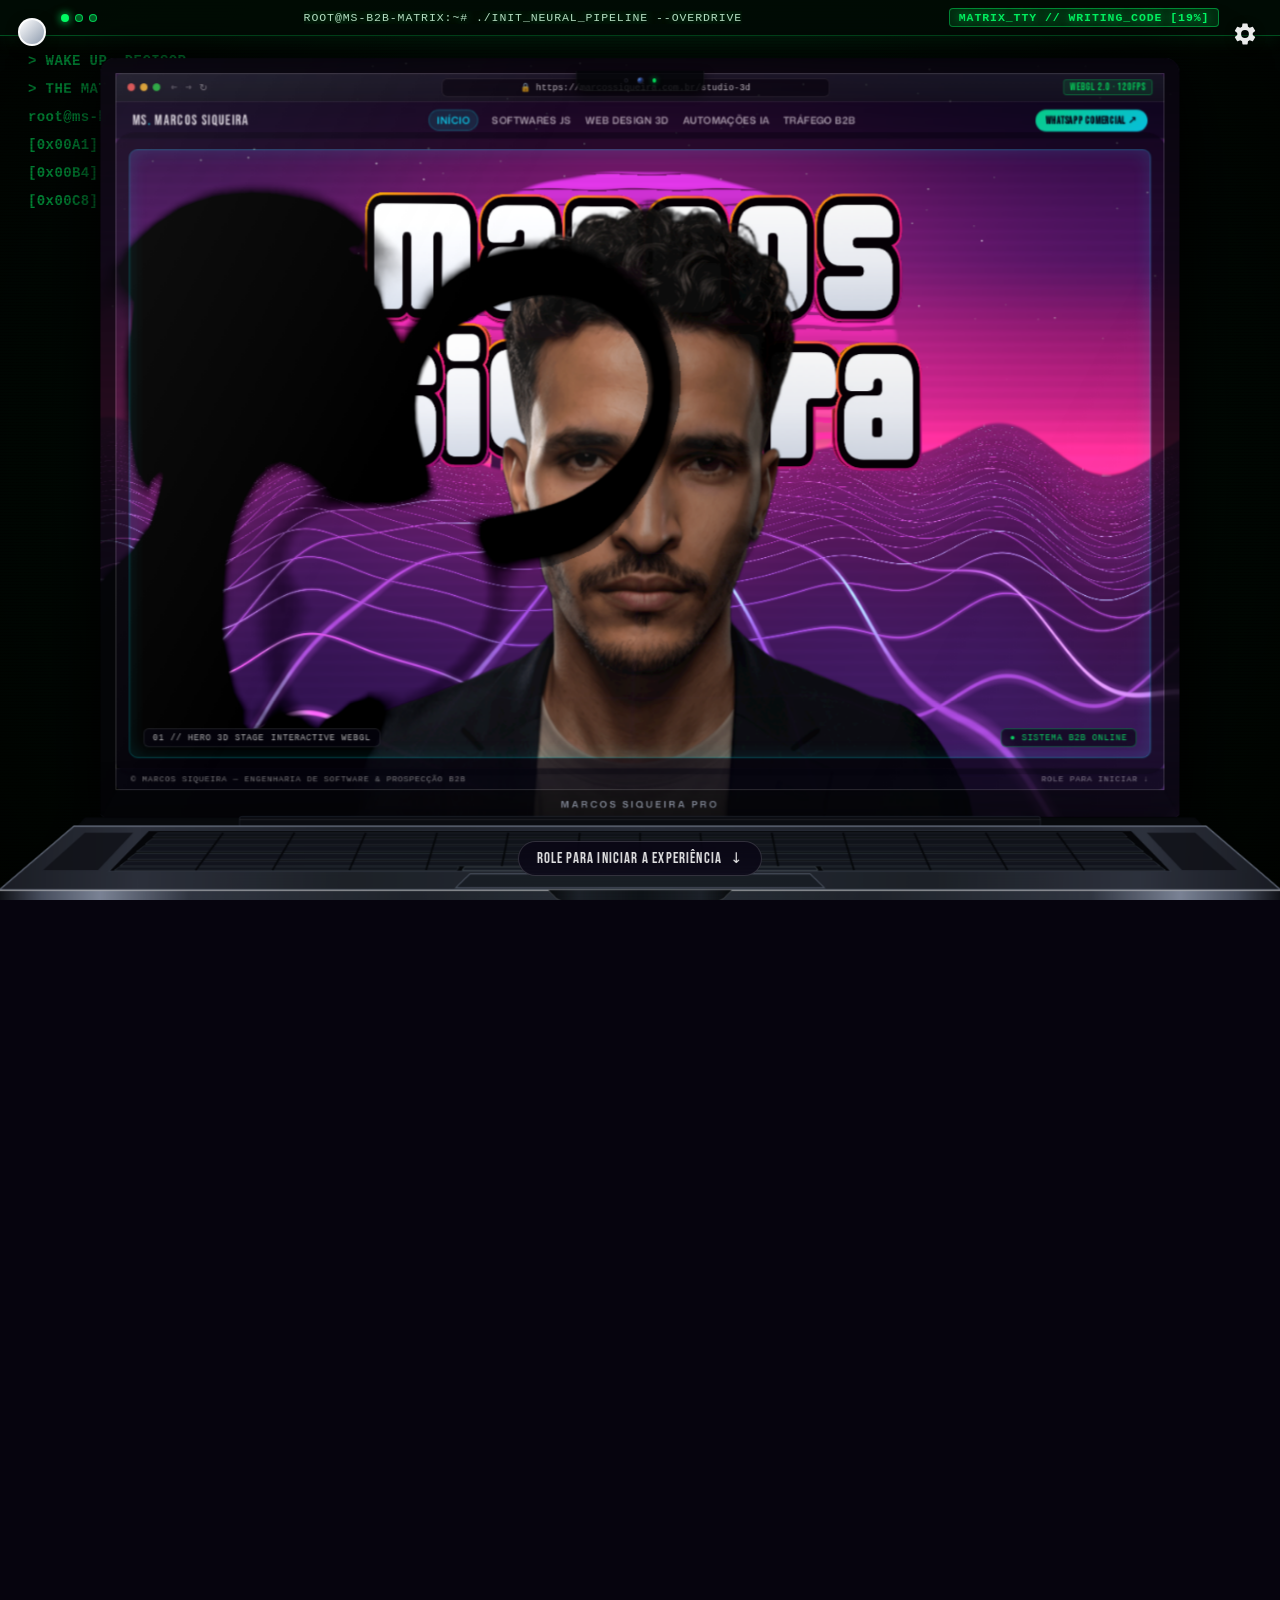
==== commit faa49ea2: "Moldura de site desktop dentro da tela do Notebook + Terminal tela preta maximizando com barra no to" ====
--- a/index.html
+++ b/index.html
@@ -10,9 +10,9 @@
   <link rel="icon" type="image/png" href="assets/icons/ms-favicon.png?v=14" />
   <link rel="shortcut icon" type="image/png" href="assets/icons/ms-favicon.png?v=14" />
   <link rel="apple-touch-icon" href="assets/icons/ms-favicon.png?v=14" />
-  <link rel="stylesheet" href="css/b2b-studio.css?v=75" />
-  <script defer src="js/three-vendor.min.js?v=75"></script>
-  <script defer src="js/liquid-motion.js?v=75"></script>
+  <link rel="stylesheet" href="css/b2b-studio.css?v=76" />
+  <script defer src="js/three-vendor.min.js?v=76"></script>
+  <script defer src="js/liquid-motion.js?v=76"></script>
 </head>
 
 <body>
@@ -120,6 +120,50 @@
 
             <!-- Imagem Estática Capturada da Primeira Cena (Fica fixa na tela do notebook até desligar!) -->
             <canvas class="notebook-static-screen" id="notebook-static-screen" aria-hidden="true"></canvas>
+
+            <!-- Moldura de Site Desktop (Browser + Menus + UI de Site de Computador) dentro da tela do Notebook -->
+            <div class="notebook-site-ui" id="notebook-site-ui" aria-hidden="true">
+              <!-- Barra do Navegador Desktop -->
+              <div class="nb-browser-bar">
+                <div class="nb-browser-dots"><span></span><span></span><span></span></div>
+                <div class="nb-browser-nav"><span>←</span><span>→</span><span>↻</span></div>
+                <div class="nb-url-pill">
+                  <span class="nb-lock">🔒</span>
+                  <span>https://marcossiqueira.com.br/studio-3d</span>
+                </div>
+                <div class="nb-browser-meta">WEBGL 2.0 · 120FPS</div>
+              </div>
+
+              <!-- Menu & Header de Site de Computador dentro do Notebook -->
+              <div class="nb-website-header">
+                <div class="nb-site-brand">MS<span>.</span> MARCOS SIQUEIRA</div>
+                <div class="nb-site-menu">
+                  <span class="is-active">Início</span>
+                  <span>Softwares JS</span>
+                  <span>Web Design 3D</span>
+                  <span>Automações IA</span>
+                  <span>Tráfego B2B</span>
+                </div>
+                <div class="nb-site-cta">WhatsApp Comercial ↗</div>
+              </div>
+
+              <!-- Moldura Interna da Primeira Section dentro do Site -->
+              <div class="nb-website-viewport-frame">
+                <div class="nb-viewport-hud-left">
+                  <span>01 // HERO 3D STAGE</span>
+                  <span>INTERACTIVE WEBGL</span>
+                </div>
+                <div class="nb-viewport-hud-right">
+                  <span>● SISTEMA B2B ONLINE</span>
+                </div>
+              </div>
+
+              <!-- Rodapé da UI do Site dentro do Notebook -->
+              <div class="nb-website-footerbar">
+                <span>© MARCOS SIQUEIRA — ENGENHARIA DE SOFTWARE &amp; PROSPECÇÃO B2B</span>
+                <span>ROLE PARA INICIAR ↓</span>
+              </div>
+            </div>
 
             <!-- Reflexo antirreflexo de vidro sutil da tela do MacBook Pro -->
             <div class="notebook-screen-glare" id="notebook-screen-glare" aria-hidden="true"></div>
@@ -275,145 +319,182 @@
       </div>
 
       <!-- =================================================================
-           CENA 2 (z-index: 30): Letreiro HTML se escrevendo acima +
-           Setas Vetoriais Animadas + 4 Janelas Abrindo com o Trabalho!
+           CENA 2 (z-index: 30): Após o Reboot, Programa de Terminal (Tela Preta)
+           Maximizando na Tela com Barra no Topo + Botão Iniciar no Footer!
       ================================================================== -->
-      <section class="scene2-stage-layer" id="scene2-stage-layer" aria-label="Vitrine de Trabalhos e Contato">
-
-        <!-- Inicialização estilo BIOS (só o _ piscando no escuro) que depois escreve o letreiro da Cena 2 -->
-        <header class="scene2-top-header">
-          <span class="scene2-eyebrow" id="scene2-eyebrow">ENGENHARIA DIGITAL &amp; PROSPECÇÃO B2B</span>
-          <h1 class="scene2-typewriter-heading">
-            <span id="scene2-typewriter-text" data-full-text="SOLUÇÕES QUE AUTOMATIZAM E ESCALAM SUA EMPRESA"></span><span class="scene2-caret" id="scene2-bios-caret" aria-hidden="true">_</span>
-          </h1>
-        </header>
-
-        <!-- Setas Vetoriais Animadas que saem do topo e abrem as 4 janelas -->
-        <svg class="scene2-arrows-svg" viewBox="0 0 1000 600" preserveAspectRatio="none" aria-hidden="true">
-          <defs>
-            <marker id="scene2ArrowHead" markerWidth="8" markerHeight="8" refX="6" refY="4" orient="auto">
-              <path d="M0,0 L8,4 L0,8 Z" fill="#00F0FF" />
-            </marker>
-          </defs>
-          <!-- Seta 1 -> Janela Superior Esquerda -->
-          <path class="scene2-arrow-path" id="arrow-path-0" pathLength="1"
-            d="M 460 88 C 360 95, 290 120, 260 158" marker-end="url(#scene2ArrowHead)" />
-          <!-- Seta 2 -> Janela Superior Direita -->
-          <path class="scene2-arrow-path" id="arrow-path-1" pathLength="1"
-            d="M 540 88 C 640 95, 710 120, 740 158" marker-end="url(#scene2ArrowHead)" />
-          <!-- Seta 3 -> Janela Inferior Esquerda -->
-          <path class="scene2-arrow-path" id="arrow-path-2" pathLength="1"
-            d="M 480 94 C 440 210, 340 295, 260 355" marker-end="url(#scene2ArrowHead)" />
-          <!-- Seta 4 -> Janela Inferior Direita -->
-          <path class="scene2-arrow-path" id="arrow-path-3" pathLength="1"
-            d="M 520 94 C 560 210, 660 295, 740 355" marker-end="url(#scene2ArrowHead)" />
-        </svg>
-
-        <!-- 4 Janelas que se abrem mostrando o trabalho -->
-        <div class="scene2-windows-grid">
-
-          <!-- Janela 01 -->
-          <article class="work-window" id="work-window-0" data-ranger-preview="blue">
-            <div class="window-titlebar">
-              <div class="window-dots"><span></span><span></span><span></span></div>
-              <span class="window-code">01 // SOFTWARES_JS.APP</span>
-              <span class="window-badge">SaaS · ERPs · IA</span>
+      <section class="scene2-stage-layer" id="scene2-stage-layer" aria-label="Terminal Maximizado e Vitrine de Trabalhos">
+
+        <!-- Barra Superior do Programa de Terminal Maximizado -->
+        <div class="os-terminal-topbar">
+          <div class="os-terminal-app-id">
+            <span class="os-terminal-icon">&gt;_</span>
+            <span class="os-terminal-title">C:\MARCOS_SIQUEIRA\B2B_OS\terminal.exe — [BIOS_REBOOT // ROOT@MS-STUDIO]</span>
+          </div>
+          <div class="os-terminal-win-controls" aria-hidden="true">
+            <span class="win-ctrl">—</span>
+            <span class="win-ctrl">□</span>
+            <span class="win-ctrl win-ctrl--close">✕</span>
+          </div>
+        </div>
+
+        <!-- Área Principal Preta do Terminal (Onde o _ pisca e depois abre o letreiro, setas e janelas) -->
+        <div class="os-terminal-workspace">
+
+          <!-- Inicialização estilo BIOS (só o _ piscando no escuro) que depois escreve o letreiro da Cena 2 -->
+          <header class="scene2-top-header">
+            <span class="scene2-eyebrow" id="scene2-eyebrow">ENGENHARIA DIGITAL &amp; PROSPECÇÃO B2B</span>
+            <h1 class="scene2-typewriter-heading">
+              <span id="scene2-typewriter-text" data-full-text="SOLUÇÕES QUE AUTOMATIZAM E ESCALAM SUA EMPRESA"></span><span class="scene2-caret" id="scene2-bios-caret" aria-hidden="true">_</span>
+            </h1>
+          </header>
+
+          <!-- Setas Vetoriais Animadas que saem do topo e abrem as 4 janelas -->
+          <svg class="scene2-arrows-svg" viewBox="0 0 1000 600" preserveAspectRatio="none" aria-hidden="true">
+            <defs>
+              <marker id="scene2ArrowHead" markerWidth="8" markerHeight="8" refX="6" refY="4" orient="auto">
+                <path d="M0,0 L8,4 L0,8 Z" fill="#00F0FF" />
+              </marker>
+            </defs>
+            <!-- Seta 1 -> Janela Superior Esquerda -->
+            <path class="scene2-arrow-path" id="arrow-path-0" pathLength="1"
+              d="M 460 88 C 360 95, 290 120, 260 158" marker-end="url(#scene2ArrowHead)" />
+            <!-- Seta 2 -> Janela Superior Direita -->
+            <path class="scene2-arrow-path" id="arrow-path-1" pathLength="1"
+              d="M 540 88 C 640 95, 710 120, 740 158" marker-end="url(#scene2ArrowHead)" />
+            <!-- Seta 3 -> Janela Inferior Esquerda -->
+            <path class="scene2-arrow-path" id="arrow-path-2" pathLength="1"
+              d="M 480 94 C 440 210, 340 295, 260 355" marker-end="url(#scene2ArrowHead)" />
+            <!-- Seta 4 -> Janela Inferior Direita -->
+            <path class="scene2-arrow-path" id="arrow-path-3" pathLength="1"
+              d="M 520 94 C 560 210, 660 295, 740 355" marker-end="url(#scene2ArrowHead)" />
+          </svg>
+
+          <!-- 4 Janelas que se abrem mostrando o trabalho -->
+          <div class="scene2-windows-grid">
+
+            <!-- Janela 01 -->
+            <article class="work-window" id="work-window-0" data-ranger-preview="blue">
+              <div class="window-titlebar">
+                <div class="window-dots"><span></span><span></span><span></span></div>
+                <span class="window-code">01 // SOFTWARES_JS.APP</span>
+                <span class="window-badge">SaaS · ERPs · IA</span>
+              </div>
+              <div class="window-body">
+                <div>
+                  <h3>Criação de Softwares &amp; Sistemas JS</h3>
+                  <p>Painéis financeiros, CRMs sob medida e sistemas que leem notas fiscais e PDFs sozinhos com IA em menos de 1 segundo.</p>
+                </div>
+                <div class="window-preview-strip">
+                  <span>Leitura IA de Nota Fiscal.pdf</span>
+                  <strong>✓ Extraído em 0,7s</strong>
+                </div>
+                <button type="button" class="window-wa-btn" data-wa-direct="Olá Marcos Siqueira! Vi sua vitrine interativa e quero conversar sobre um *Software / Sistema em JS* para minha empresa.">
+                  <span>Orçar Sistema no WhatsApp</span>
+                  <span aria-hidden="true">↗</span>
+                </button>
+              </div>
+            </article>
+
+            <!-- Janela 02 -->
+            <article class="work-window" id="work-window-1" data-ranger-preview="red">
+              <div class="window-titlebar">
+                <div class="window-dots"><span></span><span></span><span></span></div>
+                <span class="window-code">02 // WEB_DESIGN_3D.GL</span>
+                <span class="window-badge">Padrão Awwwards</span>
+              </div>
+              <div class="window-body">
+                <div>
+                  <h3>Web Design 3D &amp; Landing Pages B2B</h3>
+                  <p>Páginas interativas de alto impacto (como esta animação) otimizadas para qualquer celular ou PC, feitas para converter decisores.</p>
+                </div>
+                <div class="window-preview-strip">
+                  <span>Performance WebGL Adaptativa</span>
+                  <strong>60–120Hz Fluido</strong>
+                </div>
+                <button type="button" class="window-wa-btn" data-wa-direct="Olá Marcos Siqueira! Vi sua vitrine interativa e quero criar um *Site 3D / Landing Page de Alta Conversão* para minha empresa.">
+                  <span>Orçar Site no WhatsApp</span>
+                  <span aria-hidden="true">↗</span>
+                </button>
+              </div>
+            </article>
+
+            <!-- Janela 03 -->
+            <article class="work-window" id="work-window-2" data-ranger-preview="green">
+              <div class="window-titlebar">
+                <div class="window-dots"><span></span><span></span><span></span></div>
+                <span class="window-code">03 // AUTOMACAO_IA.N8N</span>
+                <span class="window-badge">WhatsApp 24/7</span>
+              </div>
+              <div class="window-body">
+                <div>
+                  <h3>Automações com IA &amp; SDR no WhatsApp</h3>
+                  <p>Robôs inteligentes que atendem seus leads em 2 segundos, tiram dúvidas, agendam reuniões e atualizam seu CRM automaticamente.</p>
+                </div>
+                <div class="window-preview-strip">
+                  <span>Agente SDR IA no WhatsApp</span>
+                  <strong>✓ Reunião Agendada (1,2s)</strong>
+                </div>
+                <button type="button" class="window-wa-btn" data-wa-direct="Olá Marcos Siqueira! Vi sua vitrine interativa e quero implantar *Automações com IA no WhatsApp* na minha operação.">
+                  <span>Orçar Automação no WhatsApp</span>
+                  <span aria-hidden="true">↗</span>
+                </button>
+              </div>
+            </article>
+
+            <!-- Janela 04 -->
+            <article class="work-window" id="work-window-3" data-ranger-preview="yellow">
+              <div class="window-titlebar">
+                <div class="window-dots"><span></span><span></span><span></span></div>
+                <span class="window-code">04 // TRAFEGO_B2B.ADS</span>
+                <span class="window-badge">Meta &amp; Google Ads</span>
+              </div>
+              <div class="window-body">
+                <div>
+                  <h3>Gestão de Tráfego Pago &amp; Escala B2B</h3>
+                  <p>Anúncios estratégicos com rastreamento avançado levando clientes qualificados todos os dias direto para o seu funil automatizado.</p>
+                </div>
+                <div class="window-preview-strip">
+                  <span>Tráfego + Site Rápido + IA 24h</span>
+                  <strong>+60% Leads Qualificados</strong>
+                </div>
+                <button type="button" class="window-wa-btn" data-wa-direct="Olá Marcos Siqueira! Vi sua vitrine interativa e quero escalar minhas vendas com *Gestão de Tráfego Pago B2B*.">
+                  <span>Orçar Tráfego no WhatsApp</span>
+                  <span aria-hidden="true">↗</span>
+                </button>
+              </div>
+            </article>
+
+          </div>
+
+          <!-- Botão Principal Direto para o WhatsApp -->
+          <div class="scene2-bottom-bar" id="scene2-bottom-bar">
+            <a href="#whatsapp" class="btn-wa-primary" data-wa-direct="Olá Marcos Siqueira! Vi sua apresentação interativa e quero conversar sobre um projeto para minha empresa.">
+              <span class="live-pulse-dot" aria-hidden="true"></span>
+              <span>Falar com Marcos no WhatsApp Agora</span>
+              <span aria-hidden="true">↗</span>
+            </a>
+          </div>
+
+        </div>
+
+        <!-- Barra de Tarefas Inferior (Footer) com Botão INICIAR -->
+        <footer class="os-taskbar-footer">
+          <div class="os-taskbar-left">
+            <button type="button" class="os-start-btn" data-wa-direct="Olá Marcos Siqueira! Vi sua apresentação interativa e quero conversar sobre um projeto para minha empresa.">
+              <span class="os-start-logo" aria-hidden="true">❖</span>
+              <span>INICIAR</span>
+            </button>
+            <div class="os-taskbar-active-app">
+              <span class="os-taskbar-app-dot"></span>
+              <span>&gt;_ terminal.exe — Vitrine B2B</span>
             </div>
-            <div class="window-body">
-              <div>
-                <h3>Criação de Softwares &amp; Sistemas JS</h3>
-                <p>Painéis financeiros, CRMs sob medida e sistemas que leem notas fiscais e PDFs sozinhos com IA em menos de 1 segundo.</p>
-              </div>
-              <div class="window-preview-strip">
-                <span>Leitura IA de Nota Fiscal.pdf</span>
-                <strong>✓ Extraído em 0,7s</strong>
-              </div>
-              <button type="button" class="window-wa-btn" data-wa-direct="Olá Marcos Siqueira! Vi sua vitrine interativa e quero conversar sobre um *Software / Sistema em JS* para minha empresa.">
-                <span>Orçar Sistema no WhatsApp</span>
-                <span aria-hidden="true">↗</span>
-              </button>
-            </div>
-          </article>
-
-          <!-- Janela 02 -->
-          <article class="work-window" id="work-window-1" data-ranger-preview="red">
-            <div class="window-titlebar">
-              <div class="window-dots"><span></span><span></span><span></span></div>
-              <span class="window-code">02 // WEB_DESIGN_3D.GL</span>
-              <span class="window-badge">Padrão Awwwards</span>
-            </div>
-            <div class="window-body">
-              <div>
-                <h3>Web Design 3D &amp; Landing Pages B2B</h3>
-                <p>Páginas interativas de alto impacto (como esta animação) otimizadas para qualquer celular ou PC, feitas para converter decisores.</p>
-              </div>
-              <div class="window-preview-strip">
-                <span>Performance WebGL Adaptativa</span>
-                <strong>60–120Hz Fluido</strong>
-              </div>
-              <button type="button" class="window-wa-btn" data-wa-direct="Olá Marcos Siqueira! Vi sua vitrine interativa e quero criar um *Site 3D / Landing Page de Alta Conversão* para minha empresa.">
-                <span>Orçar Site no WhatsApp</span>
-                <span aria-hidden="true">↗</span>
-              </button>
-            </div>
-          </article>
-
-          <!-- Janela 03 -->
-          <article class="work-window" id="work-window-2" data-ranger-preview="green">
-            <div class="window-titlebar">
-              <div class="window-dots"><span></span><span></span><span></span></div>
-              <span class="window-code">03 // AUTOMACAO_IA.N8N</span>
-              <span class="window-badge">WhatsApp 24/7</span>
-            </div>
-            <div class="window-body">
-              <div>
-                <h3>Automações com IA &amp; SDR no WhatsApp</h3>
-                <p>Robôs inteligentes que atendem seus leads em 2 segundos, tiram dúvidas, agendam reuniões e atualizam seu CRM automaticamente.</p>
-              </div>
-              <div class="window-preview-strip">
-                <span>Agente SDR IA no WhatsApp</span>
-                <strong>✓ Reunião Agendada (1,2s)</strong>
-              </div>
-              <button type="button" class="window-wa-btn" data-wa-direct="Olá Marcos Siqueira! Vi sua vitrine interativa e quero implantar *Automações com IA no WhatsApp* na minha operação.">
-                <span>Orçar Automação no WhatsApp</span>
-                <span aria-hidden="true">↗</span>
-              </button>
-            </div>
-          </article>
-
-          <!-- Janela 04 -->
-          <article class="work-window" id="work-window-3" data-ranger-preview="yellow">
-            <div class="window-titlebar">
-              <div class="window-dots"><span></span><span></span><span></span></div>
-              <span class="window-code">04 // TRAFEGO_B2B.ADS</span>
-              <span class="window-badge">Meta &amp; Google Ads</span>
-            </div>
-            <div class="window-body">
-              <div>
-                <h3>Gestão de Tráfego Pago &amp; Escala B2B</h3>
-                <p>Anúncios estratégicos com rastreamento avançado levando clientes qualificados todos os dias direto para o seu funil automatizado.</p>
-              </div>
-              <div class="window-preview-strip">
-                <span>Tráfego + Site Rápido + IA 24h</span>
-                <strong>+60% Leads Qualificados</strong>
-              </div>
-              <button type="button" class="window-wa-btn" data-wa-direct="Olá Marcos Siqueira! Vi sua vitrine interativa e quero escalar minhas vendas com *Gestão de Tráfego Pago B2B*.">
-                <span>Orçar Tráfego no WhatsApp</span>
-                <span aria-hidden="true">↗</span>
-              </button>
-            </div>
-          </article>
-
-        </div>
-
-        <!-- Botão Principal Direto para o WhatsApp -->
-        <div class="scene2-bottom-bar" id="scene2-bottom-bar">
-          <a href="#whatsapp" class="btn-wa-primary" data-wa-direct="Olá Marcos Siqueira! Vi sua apresentação interativa e quero conversar sobre um projeto para minha empresa.">
-            <span class="live-pulse-dot" aria-hidden="true"></span>
-            <span>Falar com Marcos no WhatsApp Agora</span>
-            <span aria-hidden="true">↗</span>
-          </a>
-        </div>
+          </div>
+          <div class="os-taskbar-tray">
+            <span class="os-tray-pill">IA 24/7</span>
+            <span class="os-tray-pill">120Hz</span>
+            <span class="os-tray-clock">MS_OS // ONLINE</span>
+          </div>
+        </footer>
 
       </section>
 
--- a/css/b2b-studio.css
+++ b/css/b2b-studio.css
@@ -548,6 +548,203 @@
   display: block;
   opacity: 0;
   pointer-events: none;
+}
+
+/* =========================================================================
+   5A. Desktop Browser + Website UI Frame INSIDE the Notebook Screen
+       (Makes Cena 1 look like a Desktop Website open inside the Laptop!)
+   ========================================================================= */
+.notebook-site-ui {
+  position: absolute;
+  inset: 18px 18px 32px 18px;
+  z-index: 8;
+  display: flex;
+  flex-direction: column;
+  justify-content: space-between;
+  pointer-events: none;
+  opacity: 0;
+  border-radius: 8px;
+  overflow: hidden;
+  box-shadow: inset 0 0 0 1px rgba(255, 255, 255, 0.14);
+  will-change: opacity;
+}
+
+/* Row 1: Desktop Browser Chrome / Address Bar */
+.nb-browser-bar {
+  height: 34px;
+  padding: 0 14px;
+  background: linear-gradient(180deg, #181A24 0%, #10121A 100%);
+  border-bottom: 1px solid rgba(255, 255, 255, 0.1);
+  display: flex;
+  align-items: center;
+  gap: 12px;
+  flex-shrink: 0;
+}
+
+.nb-browser-dots {
+  display: flex;
+  align-items: center;
+  gap: 6px;
+}
+
+.nb-browser-dots span {
+  width: 9px;
+  height: 9px;
+  border-radius: 50%;
+}
+
+.nb-browser-dots span:nth-child(1) { background: #FF5F56; }
+.nb-browser-dots span:nth-child(2) { background: #FFBD2E; }
+.nb-browser-dots span:nth-child(3) { background: #27C93F; }
+
+.nb-browser-nav {
+  display: flex;
+  align-items: center;
+  gap: 8px;
+  font-size: 0.75rem;
+  color: rgba(255, 255, 255, 0.48);
+}
+
+.nb-url-pill {
+  flex: 1;
+  max-width: 460px;
+  margin: 0 auto;
+  height: 22px;
+  padding: 0 12px;
+  border-radius: 6px;
+  background: rgba(5, 6, 11, 0.85);
+  border: 1px solid rgba(255, 255, 255, 0.12);
+  display: flex;
+  align-items: center;
+  justify-content: center;
+  gap: 6px;
+  font-family: "Consolas", "Monaco", monospace;
+  font-size: 0.68rem;
+  color: rgba(255, 255, 255, 0.85);
+  white-space: nowrap;
+  overflow: hidden;
+}
+
+.nb-lock {
+  font-size: 0.62rem;
+}
+
+.nb-browser-meta {
+  font-family: var(--font-display);
+  font-size: 0.72rem;
+  letter-spacing: 0.08em;
+  color: #00FF66;
+  padding: 2px 7px;
+  border-radius: 4px;
+  background: rgba(0, 255, 102, 0.12);
+  border: 1px solid rgba(0, 255, 102, 0.35);
+}
+
+/* Row 2: Desktop Website Navbar & Menus inside the Browser */
+.nb-website-header {
+  height: 44px;
+  padding: 0 20px;
+  background: rgba(8, 6, 20, 0.82);
+  backdrop-filter: blur(10px);
+  -webkit-backdrop-filter: blur(10px);
+  border-bottom: 1px solid rgba(255, 255, 255, 0.12);
+  display: flex;
+  align-items: center;
+  justify-content: space-between;
+  flex-shrink: 0;
+}
+
+.nb-site-brand {
+  font-family: var(--font-display);
+  font-size: 1.05rem;
+  letter-spacing: 0.08em;
+  color: #FFFFFF;
+}
+
+.nb-site-brand span {
+  color: var(--accent);
+}
+
+.nb-site-menu {
+  display: flex;
+  align-items: center;
+  gap: 16px;
+  font-size: 0.72rem;
+  font-weight: 600;
+  letter-spacing: 0.04em;
+  text-transform: uppercase;
+  color: rgba(255, 255, 255, 0.72);
+}
+
+.nb-site-menu span.is-active {
+  color: var(--accent);
+  padding: 3px 9px;
+  border-radius: 999px;
+  background: rgba(0, 240, 255, 0.14);
+  border: 1px solid rgba(0, 240, 255, 0.38);
+}
+
+.nb-site-cta {
+  padding: 5px 12px;
+  border-radius: 999px;
+  background: linear-gradient(135deg, #00F59B 0%, #00E5FF 100%);
+  color: #050811;
+  font-family: var(--font-display);
+  font-size: 0.78rem;
+  font-weight: 700;
+  letter-spacing: 0.06em;
+}
+
+/* Framed Website Hero Section inside the Computer Browser */
+.nb-website-viewport-frame {
+  position: relative;
+  flex: 1;
+  margin: 12px 16px;
+  border-radius: 10px;
+  border: 1.5px solid rgba(0, 240, 255, 0.42);
+  box-shadow:
+    0 0 0 20px rgba(7, 5, 16, 0.76),
+    inset 0 0 24px rgba(0, 240, 255, 0.16);
+  display: flex;
+  align-items: flex-end;
+  justify-content: space-between;
+  padding: 12px 16px;
+}
+
+.nb-viewport-hud-left,
+.nb-viewport-hud-right {
+  display: inline-flex;
+  align-items: center;
+  gap: 8px;
+  padding: 4px 10px;
+  border-radius: 6px;
+  background: rgba(6, 4, 16, 0.82);
+  border: 1px solid rgba(255, 255, 255, 0.15);
+  font-family: "Consolas", "Monaco", monospace;
+  font-size: 0.64rem;
+  letter-spacing: 0.08em;
+  color: rgba(255, 255, 255, 0.85);
+}
+
+.nb-viewport-hud-right {
+  color: #00FF66;
+  border-color: rgba(0, 255, 102, 0.4);
+}
+
+/* Bottom Website Status Footer inside Browser */
+.nb-website-footerbar {
+  height: 26px;
+  padding: 0 18px;
+  background: rgba(8, 6, 18, 0.9);
+  border-top: 1px solid rgba(255, 255, 255, 0.1);
+  display: flex;
+  align-items: center;
+  justify-content: space-between;
+  font-family: "Consolas", "Monaco", monospace;
+  font-size: 0.62rem;
+  letter-spacing: 0.08em;
+  color: rgba(255, 255, 255, 0.6);
+  flex-shrink: 0;
 }
 
 /* Anti-Reflective Glass Display Sheen */
@@ -696,7 +893,8 @@
 }
 
 /* =========================================================================
-   6. CENA 2: Top HTML Typewriter + Animated SVG Arrows + Opening Work Windows
+   6. CENA 2: Black Terminal Program Maximizing on Screen
+      (Top Program Bar + Pure Black Terminal Workspace + Bottom Iniciar Footer)
    ========================================================================= */
 .scene2-stage-layer {
   position: absolute;
@@ -706,13 +904,194 @@
   display: flex;
   flex-direction: column;
   justify-content: space-between;
-  padding: clamp(3.4rem, 5.5vh, 4.8rem) clamp(1rem, 3.5vw, 3.5rem) clamp(1.1rem, 2.5vh, 2rem);
-  opacity: 0;
-  will-change: opacity;
+  background: #020305;
+  border: 1px solid rgba(0, 255, 102, 0.35);
+  box-shadow: 0 30px 90px rgba(0, 0, 0, 0.95);
+  overflow: hidden;
+  opacity: 0;
+  transform-origin: center center;
+  will-change: transform, opacity, border-radius;
 }
 
 .scene2-stage-layer.is-interactive {
   pointer-events: auto;
+}
+
+/* Top Window Title Bar of the Maximized Terminal Program */
+.os-terminal-topbar {
+  height: 36px;
+  padding: 0 1rem;
+  background: linear-gradient(180deg, #12161F 0%, #090B10 100%);
+  border-bottom: 1px solid rgba(0, 255, 102, 0.28);
+  display: flex;
+  align-items: center;
+  justify-content: space-between;
+  flex-shrink: 0;
+  z-index: 40;
+  user-select: none;
+}
+
+.os-terminal-app-id {
+  display: flex;
+  align-items: center;
+  gap: 0.55rem;
+  overflow: hidden;
+}
+
+.os-terminal-icon {
+  display: inline-flex;
+  align-items: center;
+  justify-content: center;
+  padding: 0.1rem 0.38rem;
+  border-radius: 4px;
+  background: rgba(0, 255, 102, 0.16);
+  border: 1px solid rgba(0, 255, 102, 0.5);
+  font-family: "Consolas", "Monaco", monospace;
+  font-size: 0.72rem;
+  font-weight: 700;
+  color: #00FF66;
+}
+
+.os-terminal-title {
+  font-family: "Consolas", "Monaco", "Courier New", monospace;
+  font-size: 0.74rem;
+  letter-spacing: 0.05em;
+  color: rgba(230, 255, 240, 0.9);
+  white-space: nowrap;
+  overflow: hidden;
+  text-overflow: ellipsis;
+}
+
+.os-terminal-win-controls {
+  display: flex;
+  align-items: center;
+  gap: 0.35rem;
+}
+
+.win-ctrl {
+  width: 24px;
+  height: 22px;
+  border-radius: 4px;
+  background: rgba(255, 255, 255, 0.05);
+  border: 1px solid rgba(255, 255, 255, 0.12);
+  display: inline-flex;
+  align-items: center;
+  justify-content: center;
+  font-family: sans-serif;
+  font-size: 0.68rem;
+  color: rgba(255, 255, 255, 0.78);
+}
+
+.win-ctrl--close {
+  background: rgba(255, 30, 55, 0.22);
+  border-color: rgba(255, 60, 80, 0.45);
+  color: #FF8A98;
+}
+
+/* Main Pure Black Terminal Workspace (Between Top Bar and Bottom Iniciar Footer) */
+.os-terminal-workspace {
+  position: relative;
+  flex: 1;
+  width: 100%;
+  background:
+    radial-gradient(circle at 50% 35%, rgba(0, 255, 102, 0.04) 0%, transparent 65%),
+    #020305;
+  display: flex;
+  flex-direction: column;
+  justify-content: space-between;
+  padding: clamp(0.85rem, 2vh, 1.5rem) clamp(1rem, 3.2vw, 3.2rem);
+  overflow: hidden;
+}
+
+/* Bottom OS Taskbar Footer with "INICIAR" Button */
+.os-taskbar-footer {
+  height: 40px;
+  padding: 0 0.85rem;
+  background: linear-gradient(180deg, #0E121A 0%, #07090E 100%);
+  border-top: 1px solid rgba(0, 255, 102, 0.28);
+  display: flex;
+  align-items: center;
+  justify-content: space-between;
+  flex-shrink: 0;
+  z-index: 40;
+}
+
+.os-taskbar-left {
+  display: flex;
+  align-items: center;
+  gap: 0.6rem;
+}
+
+.os-start-btn {
+  height: 28px;
+  padding: 0 0.85rem;
+  border-radius: 6px;
+  background: linear-gradient(135deg, #00FF66 0%, #00D9F5 100%);
+  border: 1px solid rgba(255, 255, 255, 0.6);
+  color: #03070B;
+  font-family: var(--font-display);
+  font-size: 0.92rem;
+  font-weight: 700;
+  letter-spacing: 0.08em;
+  display: inline-flex;
+  align-items: center;
+  gap: 0.4rem;
+  cursor: pointer;
+  box-shadow: 0 0 14px rgba(0, 255, 102, 0.4);
+  transition: transform 0.18s ease, box-shadow 0.18s ease;
+}
+
+.os-start-btn:hover {
+  transform: scale(1.04);
+  box-shadow: 0 0 22px rgba(0, 255, 102, 0.7);
+}
+
+.os-start-logo {
+  font-size: 0.9rem;
+}
+
+.os-taskbar-active-app {
+  height: 28px;
+  padding: 0 0.75rem;
+  border-radius: 5px;
+  background: rgba(0, 255, 102, 0.1);
+  border: 1px solid rgba(0, 255, 102, 0.35);
+  display: inline-flex;
+  align-items: center;
+  gap: 0.45rem;
+  font-family: "Consolas", "Monaco", monospace;
+  font-size: 0.72rem;
+  color: #E2F8EC;
+}
+
+.os-taskbar-app-dot {
+  width: 7px;
+  height: 7px;
+  border-radius: 50%;
+  background: #00FF66;
+  box-shadow: 0 0 8px #00FF66;
+}
+
+.os-taskbar-tray {
+  display: flex;
+  align-items: center;
+  gap: 0.5rem;
+  font-family: "Consolas", "Monaco", monospace;
+  font-size: 0.68rem;
+  color: rgba(255, 255, 255, 0.72);
+}
+
+.os-tray-pill {
+  padding: 0.15rem 0.48rem;
+  border-radius: 4px;
+  background: rgba(255, 255, 255, 0.06);
+  border: 1px solid rgba(255, 255, 255, 0.12);
+  color: #00F0FF;
+}
+
+.os-tray-clock {
+  color: #00FF66;
+  font-weight: 700;
 }
 
 /* Top Typewriter Banner */
@@ -1003,7 +1382,21 @@
   }
 
   .scene2-stage-layer {
-    padding: 2.9rem 0.65rem 0.75rem;
+    padding: 0;
+  }
+
+  .os-terminal-workspace {
+    padding: 0.55rem 0.6rem;
+  }
+
+  .os-terminal-title {
+    font-size: 0.62rem;
+  }
+
+  .os-taskbar-active-app,
+  .os-tray-pill,
+  .nb-site-menu {
+    display: none;
   }
 
   .scene2-eyebrow {
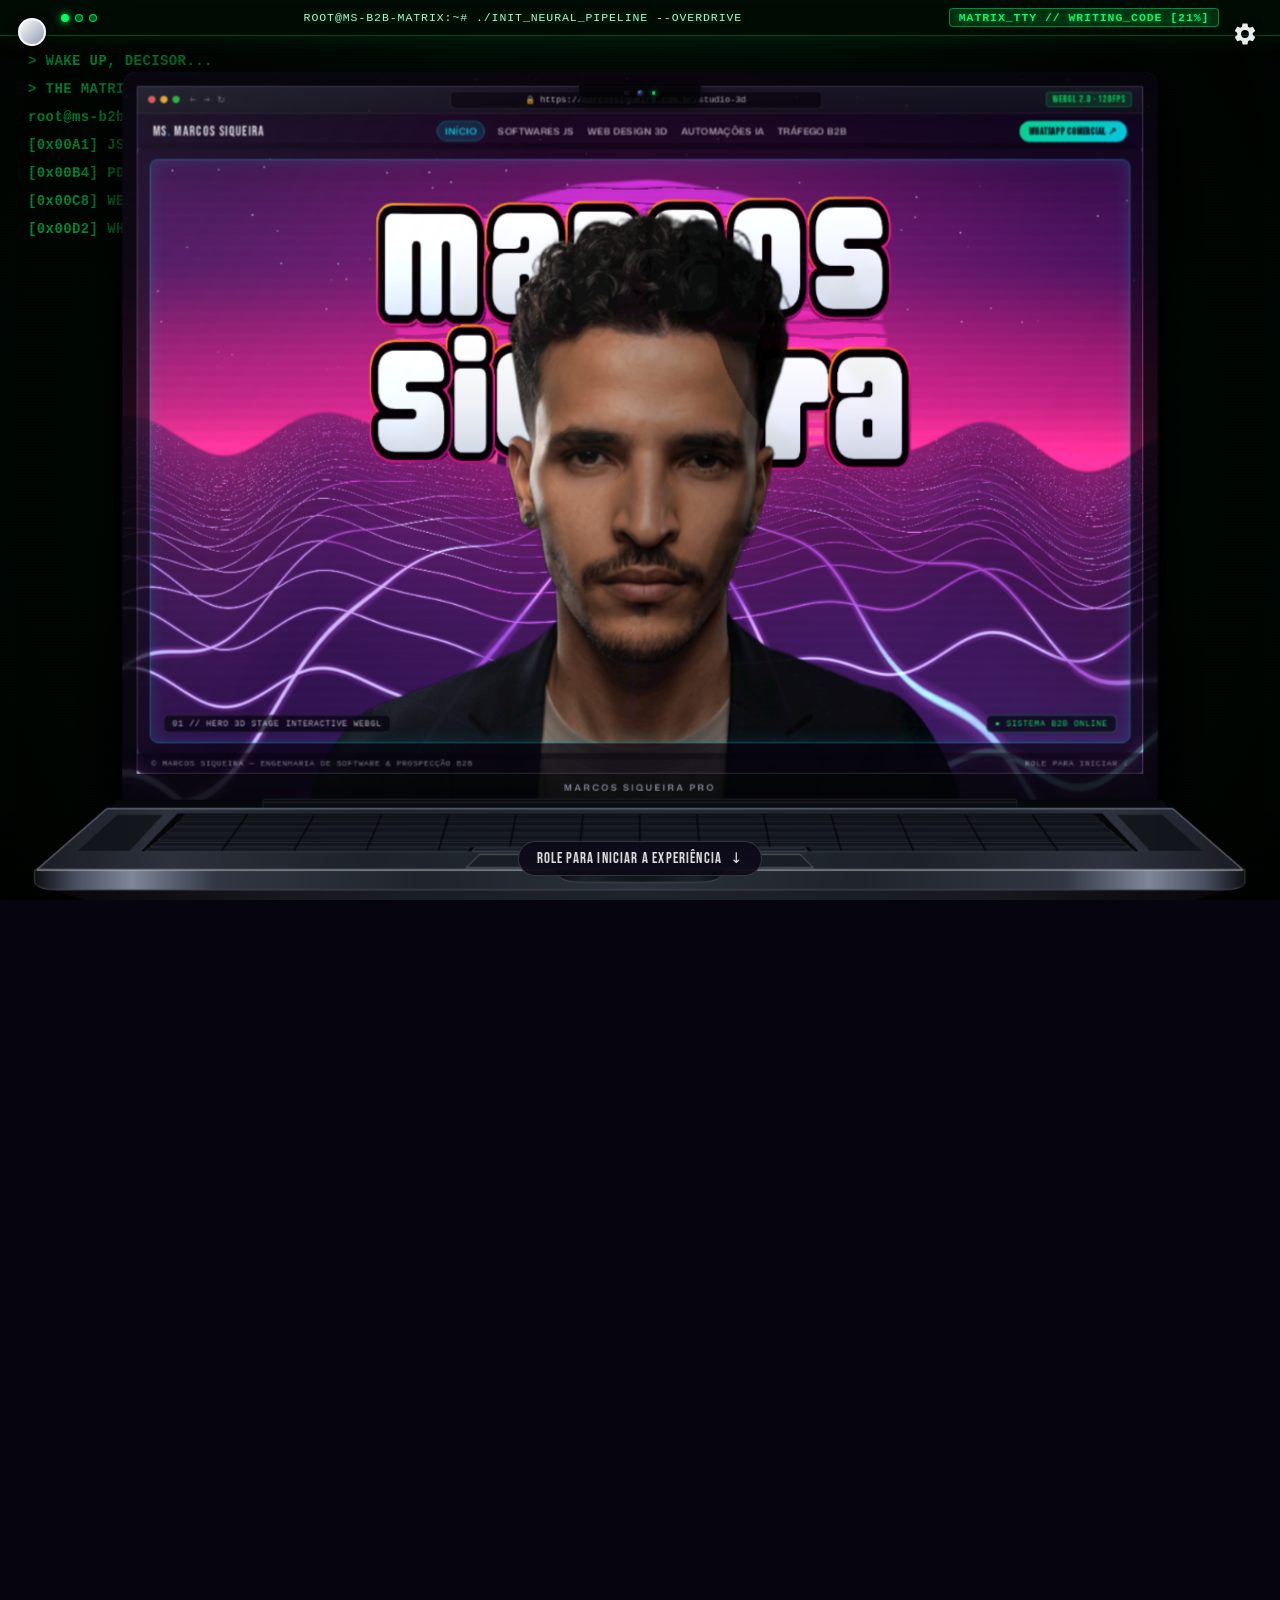
==== commit ca7c759b: "Fix mobile Notebook scene: attach base directly to lid, prevent 3D canvas vertical squashing, and sc" ====
--- a/index.html
+++ b/index.html
@@ -10,9 +10,9 @@
   <link rel="icon" type="image/png" href="assets/icons/ms-favicon.png?v=14" />
   <link rel="shortcut icon" type="image/png" href="assets/icons/ms-favicon.png?v=14" />
   <link rel="apple-touch-icon" href="assets/icons/ms-favicon.png?v=14" />
-  <link rel="stylesheet" href="css/b2b-studio.css?v=76" />
-  <script defer src="js/three-vendor.min.js?v=76"></script>
-  <script defer src="js/liquid-motion.js?v=76"></script>
+  <link rel="stylesheet" href="css/b2b-studio.css?v=77" />
+  <script defer src="js/three-vendor.min.js?v=77"></script>
+  <script defer src="js/liquid-motion.js?v=77"></script>
 </head>
 
 <body>
--- a/css/b2b-studio.css
+++ b/css/b2b-studio.css
@@ -527,9 +527,11 @@
 .gl-canvas,
 .gl-wrap {
   position: absolute;
-  inset: 0;
+  top: 50%;
+  left: 50%;
   width: 100%;
   height: 100%;
+  transform: translate(-50%, -50%);
 }
 
 canvas.gl {
@@ -538,13 +540,15 @@
   height: 100%;
 }
 
-/* Static Snapshot Canvas of the First Scene inside the Notebook */
+/* Static Snapshot Canvas of the First Scene inside the Notebook (Never squishes on mobile!) */
 .notebook-static-screen {
   position: absolute;
-  inset: 0;
+  top: 50%;
+  left: 50%;
   z-index: 6;
   width: 100%;
   height: 100%;
+  transform: translate(-50%, -50%);
   display: block;
   opacity: 0;
   pointer-events: none;
@@ -788,25 +792,27 @@
   pointer-events: none;
 }
 
-/* Photorealistic Vector SVG MacBook Pro 16" Unibody Base */
+/* Photorealistic Vector SVG MacBook Pro 16" Unibody Base
+   (Flex child with height: 0 so it ALWAYS stays attached to the bottom of .notebook-lid on both mobile and desktop!) */
 .notebook-base {
-  position: absolute;
-  top: calc(100% - 2px);
-  left: 50%;
-  transform: translateX(-50%);
+  position: relative;
   width: 122%;
+  height: 0;
+  margin-top: -2px;
   z-index: 18;
   display: flex;
   flex-direction: column;
   align-items: center;
   pointer-events: none;
   opacity: 0;
+  overflow: visible;
 }
 
 .notebook-base-svg {
   width: 100%;
   height: auto;
   display: block;
+  flex-shrink: 0;
   overflow: visible;
   filter: drop-shadow(0 24px 42px rgba(0, 0, 0, 0.92));
 }
@@ -1381,6 +1387,175 @@
     right: 0.75rem;
   }
 
+  /* Matrix Terminal Topbar Mobile Fit */
+  .matrix-terminal-topbar {
+    height: 28px;
+    padding: 0 2.75rem;
+    font-size: 0.52rem;
+    gap: 6px;
+  }
+
+  .matrix-terminal-dots span {
+    width: 6px;
+    height: 6px;
+  }
+
+  .matrix-terminal-status {
+    padding: 0.1rem 0.35rem;
+    font-size: 0.48rem;
+  }
+
+  .matrix-terminal-canvas {
+    top: 28px;
+    height: calc(100% - 28px);
+  }
+
+  /* Mobile Photorealistic MacBook Pro Proportions (No overflow, no squishing!) */
+  .notebook-glass-bezel {
+    border-top-width: 7px;
+    border-left-width: 7px;
+    border-right-width: 7px;
+    border-bottom-width: 14px;
+    box-shadow:
+      inset 0 0 0 1px rgba(255, 255, 255, 0.14),
+      0 0 0 1.5px #262A34,
+      0 -1px 0 1.5px #8B94A8,
+      0 0 0 2.5px #101218;
+  }
+
+  .notebook-camera-notch {
+    top: 6px;
+    width: 66px;
+    height: 11px;
+    border-radius: 0 0 5px 5px;
+    gap: 5px;
+  }
+
+  .notebook-camera-sensor {
+    width: 3px;
+    height: 3px;
+  }
+
+  .notebook-camera-lens {
+    width: 5px;
+    height: 5px;
+    border-width: 1px;
+  }
+
+  .notebook-camera-led {
+    width: 3px;
+    height: 3px;
+  }
+
+  .notebook-lid-chin {
+    height: 14px;
+    font-size: 0.38rem;
+    letter-spacing: 0.2em;
+  }
+
+  .notebook-base {
+    width: 112%;
+  }
+
+  /* Mobile Desktop Website UI Frame inside the Notebook Screen (Miniature Desktop Scale) */
+  .notebook-site-ui {
+    inset: 7px 7px 14px 7px;
+    border-radius: 4px;
+  }
+
+  .nb-browser-bar {
+    height: 17px;
+    padding: 0 6px;
+    gap: 5px;
+  }
+
+  .nb-browser-dots {
+    gap: 3px;
+  }
+
+  .nb-browser-dots span {
+    width: 5px;
+    height: 5px;
+  }
+
+  .nb-browser-nav {
+    gap: 3px;
+    font-size: 0.44rem;
+  }
+
+  .nb-url-pill {
+    height: 12px;
+    padding: 0 6px;
+    font-size: 0.42rem;
+    max-width: 165px;
+    border-radius: 3px;
+    gap: 3px;
+  }
+
+  .nb-lock {
+    font-size: 0.4rem;
+  }
+
+  .nb-browser-meta {
+    font-size: 0.38rem;
+    padding: 1px 4px;
+  }
+
+  .nb-website-header {
+    height: 20px;
+    padding: 0 6px;
+    gap: 4px;
+    white-space: nowrap;
+    overflow: hidden;
+  }
+
+  .nb-site-brand {
+    font-size: 0.46rem;
+    flex-shrink: 0;
+  }
+
+  .nb-site-menu {
+    display: flex;
+    gap: 4px;
+    font-size: 0.32rem;
+    white-space: nowrap;
+    overflow: hidden;
+  }
+
+  .nb-site-menu span.is-active {
+    padding: 1px 4px;
+  }
+
+  .nb-site-cta {
+    padding: 2px 5px;
+    font-size: 0.36rem;
+    flex-shrink: 0;
+  }
+
+  .nb-website-viewport-frame {
+    margin: 5px 6px;
+    padding: 5px 6px;
+    border-radius: 5px;
+    border-width: 1px;
+    box-shadow:
+      0 0 0 7px rgba(7, 5, 16, 0.78),
+      inset 0 0 12px rgba(0, 240, 255, 0.16);
+  }
+
+  .nb-viewport-hud-left,
+  .nb-viewport-hud-right {
+    padding: 2px 5px;
+    font-size: 0.36rem;
+    gap: 4px;
+    border-radius: 3px;
+  }
+
+  .nb-website-footerbar {
+    height: 13px;
+    padding: 0 7px;
+    font-size: 0.35rem;
+  }
+
   .scene2-stage-layer {
     padding: 0;
   }
@@ -1394,8 +1569,7 @@
   }
 
   .os-taskbar-active-app,
-  .os-tray-pill,
-  .nb-site-menu {
+  .os-tray-pill {
     display: none;
   }
 
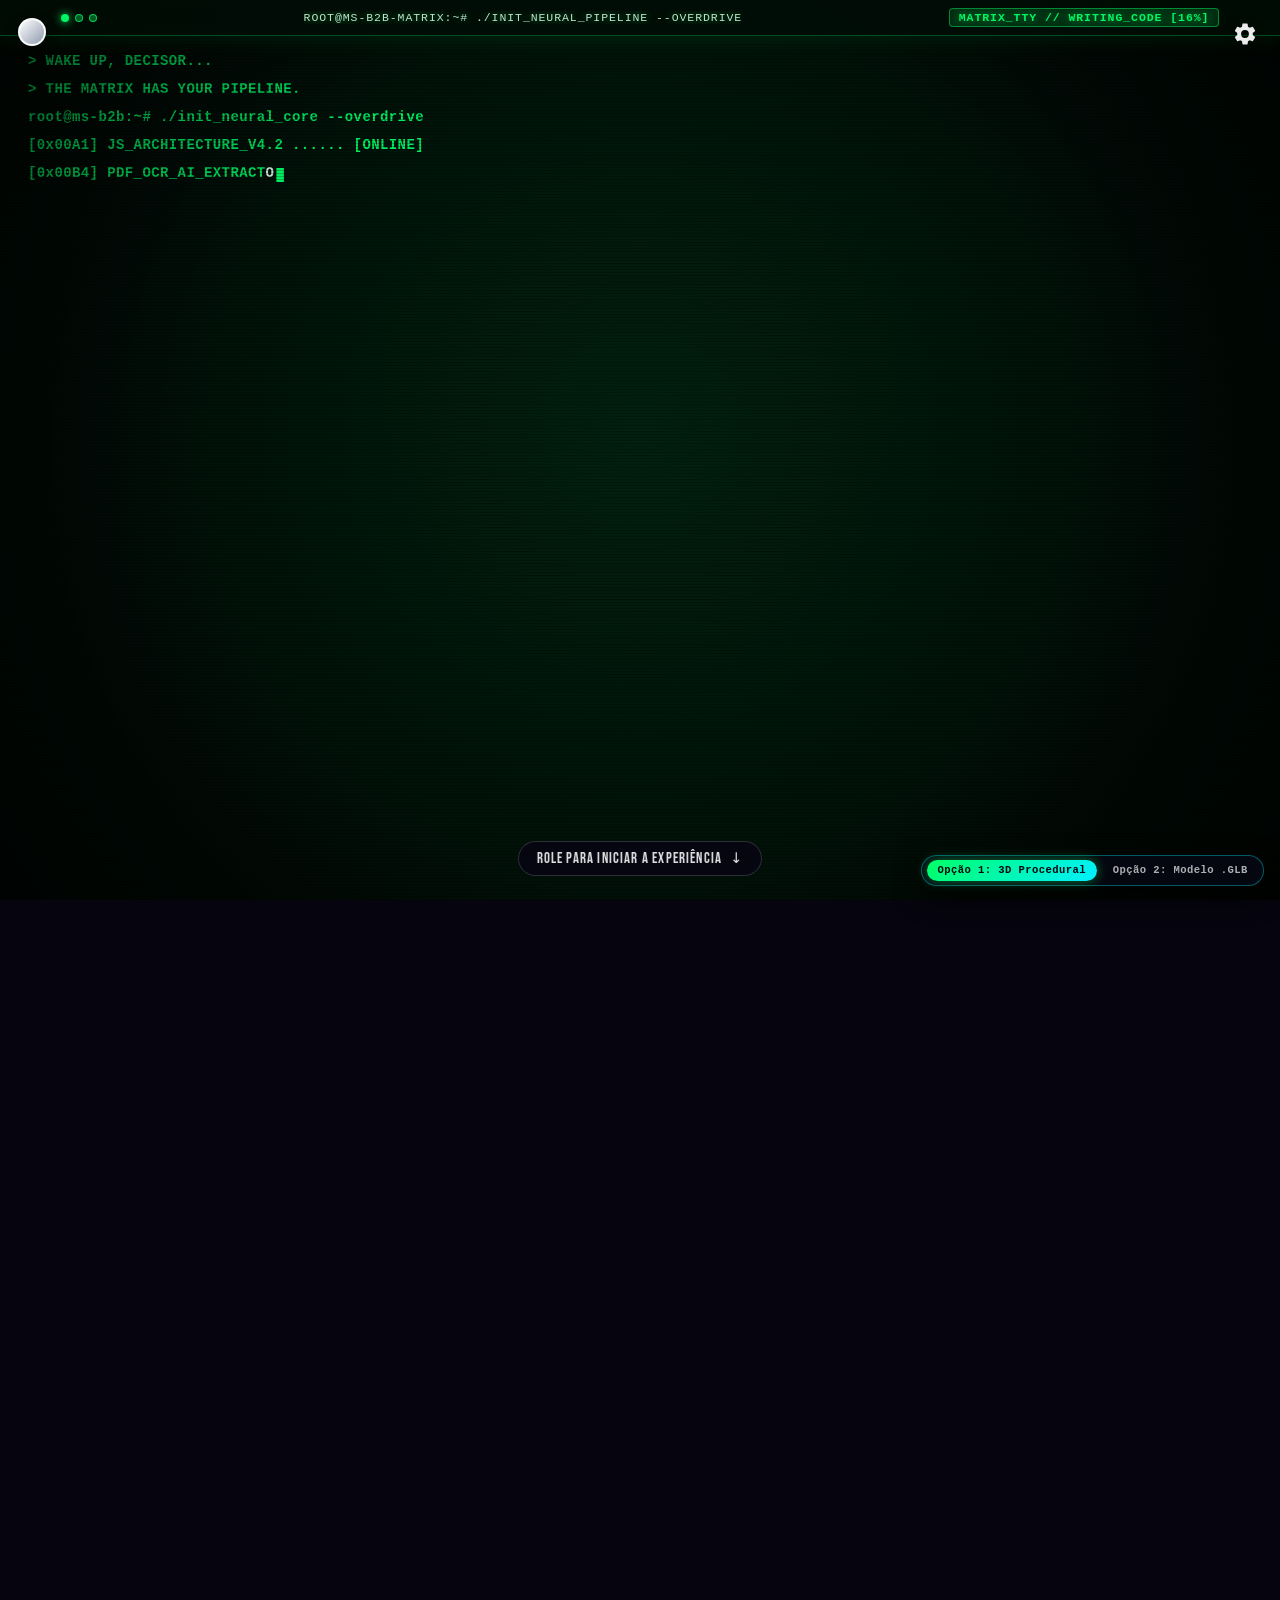
==== commit 1fce86de: "Duas versoes independentes de Notebook 3D (Opcao 1 Procedural em versao-direta e Opcao 2 Modelo .GLB" ====
--- a/index.html
+++ b/index.html
@@ -10,9 +10,11 @@
   <link rel="icon" type="image/png" href="assets/icons/ms-favicon.png?v=14" />
   <link rel="shortcut icon" type="image/png" href="assets/icons/ms-favicon.png?v=14" />
   <link rel="apple-touch-icon" href="assets/icons/ms-favicon.png?v=14" />
-  <link rel="stylesheet" href="css/b2b-studio.css?v=77" />
-  <script defer src="js/three-vendor.min.js?v=77"></script>
-  <script defer src="js/liquid-motion.js?v=77"></script>
+  <link rel="stylesheet" href="css/b2b-studio.css?v=78" />
+  <link rel="stylesheet" href="css/laptop-reel.css?v=78" />
+  <script defer src="js/three-vendor.min.js?v=78"></script>
+  <script defer src="js/liquid-motion.js?v=78"></script>
+  <script defer src="js/laptop-reel-procedural.js?v=78"></script>
 </head>
 
 <body>
--- a/css/laptop-reel.css
+++ b/css/laptop-reel.css
@@ -0,0 +1,272 @@
+/* =========================================================================
+   3D Notebook Motion Reel Stage (Shared Layout + Version Switcher & Editorial HUD)
+   Used independently by:
+   - Version 1 (Procedural Three.js): /versao-direta/ & /
+   - Version 2 (External .GLB Model): /versao-completa/
+   ========================================================================= */
+
+.scrollytelling-master-track {
+  height: 500vh !important;
+}
+
+/* 3D WebGL Laptop Stage (Sits at z-index: 21 in front of Matrix Terminal at z-index: 10) */
+.laptop-3d-stage {
+  position: absolute;
+  inset: 0;
+  z-index: 21;
+  width: 100%;
+  height: 100%;
+  display: flex;
+  align-items: center;
+  justify-content: center;
+  pointer-events: none;
+  opacity: 0;
+  visibility: hidden;
+  transform-origin: center center;
+  will-change: transform, opacity, filter;
+}
+
+.laptop-3d-stage.is-active {
+  pointer-events: auto;
+}
+
+.laptop-3d-canvas {
+  width: 100%;
+  height: 100%;
+  display: block;
+}
+
+/* Hide legacy 2D SVG notebook wrapper when 3D WebGL Laptop Reel is active */
+body.has-3d-laptop-reel .notebook-lid,
+body.has-3d-laptop-reel .notebook-base {
+  opacity: 0 !important;
+  pointer-events: none !important;
+}
+
+body.has-3d-laptop-reel .notebook-rig.is-scrolled-3d {
+  opacity: 0 !important;
+  pointer-events: none !important;
+}
+
+/* Floating Editorial Showcase Overlay (Outside the 3D Notebook) */
+.laptop-reel-hud {
+  position: absolute;
+  inset: 0;
+  z-index: 22;
+  pointer-events: none;
+  display: flex;
+  flex-direction: column;
+  justify-content: space-between;
+  padding: clamp(3.4rem, 6vh, 4.8rem) clamp(1rem, 3.5vw, 3.5rem) clamp(1.1rem, 3vh, 2.2rem);
+}
+
+.laptop-reel-top-badge {
+  align-self: center;
+  display: inline-flex;
+  align-items: center;
+  gap: 0.55rem;
+  padding: 0.28rem 0.85rem;
+  border-radius: 999px;
+  background: rgba(5, 10, 18, 0.84);
+  backdrop-filter: blur(10px);
+  -webkit-backdrop-filter: blur(10px);
+  border: 1px solid rgba(0, 255, 102, 0.38);
+  box-shadow: 0 8px 24px rgba(0, 0, 0, 0.65);
+  font-family: "Consolas", "Monaco", monospace;
+  font-size: 0.7rem;
+  letter-spacing: 0.08em;
+  color: #00FF66;
+}
+
+.laptop-reel-top-badge .badge-dot {
+  width: 7px;
+  height: 7px;
+  border-radius: 50%;
+  background: #00FF66;
+  box-shadow: 0 0 8px #00FF66;
+}
+
+/* Floating Editorial Card (Left/Bottom-Left on Desktop, Top-Center on Mobile) */
+.laptop-editorial-card {
+  max-width: 340px;
+  padding: 0.85rem 1.05rem;
+  border-radius: 14px;
+  background: rgba(7, 10, 22, 0.82);
+  backdrop-filter: blur(14px);
+  -webkit-backdrop-filter: blur(14px);
+  border: 1px solid rgba(0, 240, 255, 0.32);
+  box-shadow:
+    0 18px 45px rgba(0, 0, 0, 0.8),
+    0 0 28px rgba(0, 240, 255, 0.12);
+  transition: transform 0.28s ease, border-color 0.28s ease;
+}
+
+.laptop-editorial-kicker {
+  display: inline-block;
+  font-family: "Consolas", "Monaco", monospace;
+  font-size: 0.66rem;
+  font-weight: 700;
+  letter-spacing: 0.12em;
+  color: #00FF66;
+  margin-bottom: 0.25rem;
+}
+
+.laptop-editorial-title {
+  font-family: var(--font-display);
+  font-size: clamp(1.35rem, 2.2vw, 1.85rem);
+  letter-spacing: 0.04em;
+  line-height: 1.05;
+  color: #FFFFFF;
+  margin-bottom: 0.3rem;
+}
+
+.laptop-editorial-desc {
+  font-size: 0.76rem;
+  line-height: 1.38;
+  color: rgba(226, 232, 240, 0.82);
+}
+
+/* Interactive 4-Showcase Selector Dock at the Bottom of the 3D Reel */
+.laptop-reel-bottom-row {
+  display: flex;
+  align-items: flex-end;
+  justify-content: space-between;
+  gap: 1rem;
+  flex-wrap: wrap;
+}
+
+.laptop-showcase-pills {
+  pointer-events: auto;
+  display: flex;
+  align-items: center;
+  gap: 0.45rem;
+  padding: 0.35rem;
+  border-radius: 999px;
+  background: rgba(6, 9, 20, 0.86);
+  backdrop-filter: blur(12px);
+  -webkit-backdrop-filter: blur(12px);
+  border: 1px solid rgba(255, 255, 255, 0.15);
+  box-shadow: 0 12px 32px rgba(0, 0, 0, 0.75);
+}
+
+.laptop-showcase-pill {
+  padding: 0.36rem 0.78rem;
+  border-radius: 999px;
+  background: transparent;
+  border: 1px solid transparent;
+  color: rgba(255, 255, 255, 0.7);
+  font-family: var(--font-display);
+  font-size: 0.84rem;
+  letter-spacing: 0.06em;
+  text-transform: uppercase;
+  cursor: pointer;
+  transition: all 0.2s ease;
+}
+
+.laptop-showcase-pill:hover {
+  color: #FFFFFF;
+  background: rgba(255, 255, 255, 0.08);
+}
+
+.laptop-showcase-pill.is-active {
+  background: linear-gradient(135deg, rgba(0, 255, 102, 0.22), rgba(0, 240, 255, 0.22));
+  border-color: #00FF66;
+  color: #FFFFFF;
+  box-shadow: 0 0 14px rgba(0, 255, 102, 0.35);
+}
+
+/* Version Comparer Switcher (Lets User Switch Between Opção 1 Procedural & Opção 2 .GLB) */
+.version-compare-switcher {
+  position: fixed;
+  bottom: 0.85rem;
+  right: 1rem;
+  z-index: 150;
+  display: inline-flex;
+  align-items: center;
+  gap: 0.3rem;
+  padding: 0.28rem;
+  border-radius: 999px;
+  background: rgba(6, 8, 18, 0.92);
+  backdrop-filter: blur(12px);
+  -webkit-backdrop-filter: blur(12px);
+  border: 1px solid rgba(0, 240, 255, 0.35);
+  box-shadow: 0 10px 28px rgba(0, 0, 0, 0.85);
+}
+
+.version-compare-link {
+  padding: 0.28rem 0.68rem;
+  border-radius: 999px;
+  font-family: "Consolas", "Monaco", monospace;
+  font-size: 0.66rem;
+  font-weight: 700;
+  letter-spacing: 0.04em;
+  text-decoration: none;
+  color: rgba(255, 255, 255, 0.68);
+  transition: all 0.18s ease;
+}
+
+.version-compare-link:hover {
+  color: #FFFFFF;
+}
+
+.version-compare-link.is-current {
+  background: linear-gradient(135deg, #00FF66 0%, #00F0FF 100%);
+  color: #040810;
+  box-shadow: 0 0 12px rgba(0, 255, 102, 0.45);
+}
+
+@media (max-width: 768px) {
+  .laptop-reel-hud {
+    padding: 2.6rem 0.65rem 0.7rem;
+  }
+
+  .laptop-reel-top-badge {
+    font-size: 0.54rem;
+    padding: 0.2rem 0.6rem;
+  }
+
+  .laptop-editorial-card {
+    max-width: 100%;
+    padding: 0.55rem 0.75rem;
+  }
+
+  .laptop-editorial-title {
+    font-size: 1.15rem;
+    margin-bottom: 0.15rem;
+  }
+
+  .laptop-editorial-desc {
+    font-size: 0.66rem;
+    line-height: 1.28;
+  }
+
+  .laptop-reel-bottom-row {
+    flex-direction: column;
+    align-items: stretch;
+    gap: 0.45rem;
+  }
+
+  .laptop-showcase-pills {
+    width: 100%;
+    justify-content: space-between;
+    padding: 0.25rem;
+  }
+
+  .laptop-showcase-pill {
+    flex: 1;
+    text-align: center;
+    padding: 0.28rem 0.35rem;
+    font-size: 0.68rem;
+  }
+
+  .version-compare-switcher {
+    bottom: 2.8rem;
+    right: 0.5rem;
+    padding: 0.2rem;
+  }
+
+  .version-compare-link {
+    font-size: 0.56rem;
+    padding: 0.22rem 0.5rem;
+  }
+}
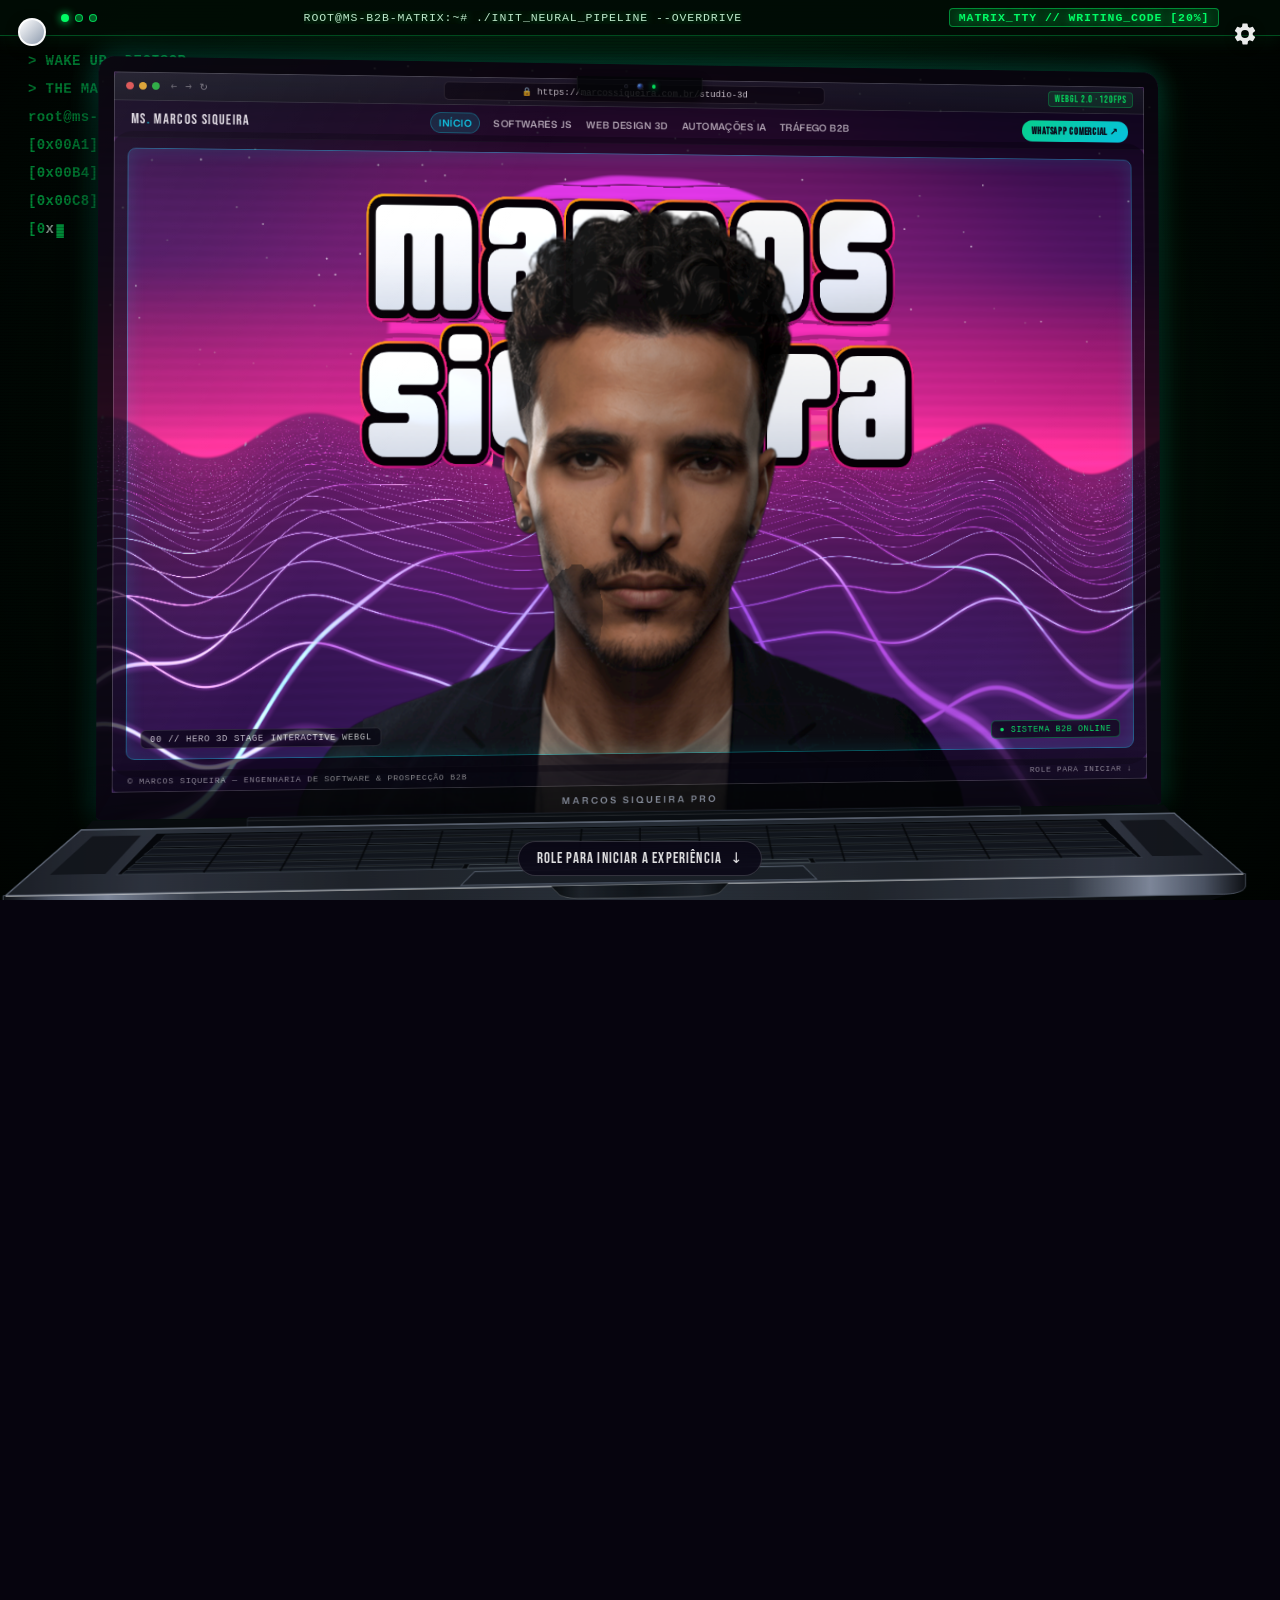
==== commit a7a2c929: "Restaura Hero Motion intacto na Cena 1 e aplica movimento 3D orbital + Rim Lights + 4 Showcases MS_O" ====
--- a/index.html
+++ b/index.html
@@ -10,11 +10,9 @@
   <link rel="icon" type="image/png" href="assets/icons/ms-favicon.png?v=14" />
   <link rel="shortcut icon" type="image/png" href="assets/icons/ms-favicon.png?v=14" />
   <link rel="apple-touch-icon" href="assets/icons/ms-favicon.png?v=14" />
-  <link rel="stylesheet" href="css/b2b-studio.css?v=78" />
-  <link rel="stylesheet" href="css/laptop-reel.css?v=78" />
-  <script defer src="js/three-vendor.min.js?v=78"></script>
-  <script defer src="js/liquid-motion.js?v=78"></script>
-  <script defer src="js/laptop-reel-procedural.js?v=78"></script>
+  <link rel="stylesheet" href="css/b2b-studio.css?v=79" />
+  <script defer src="js/three-vendor.min.js?v=79"></script>
+  <script defer src="js/liquid-motion.js?v=79"></script>
 </head>
 
 <body>
